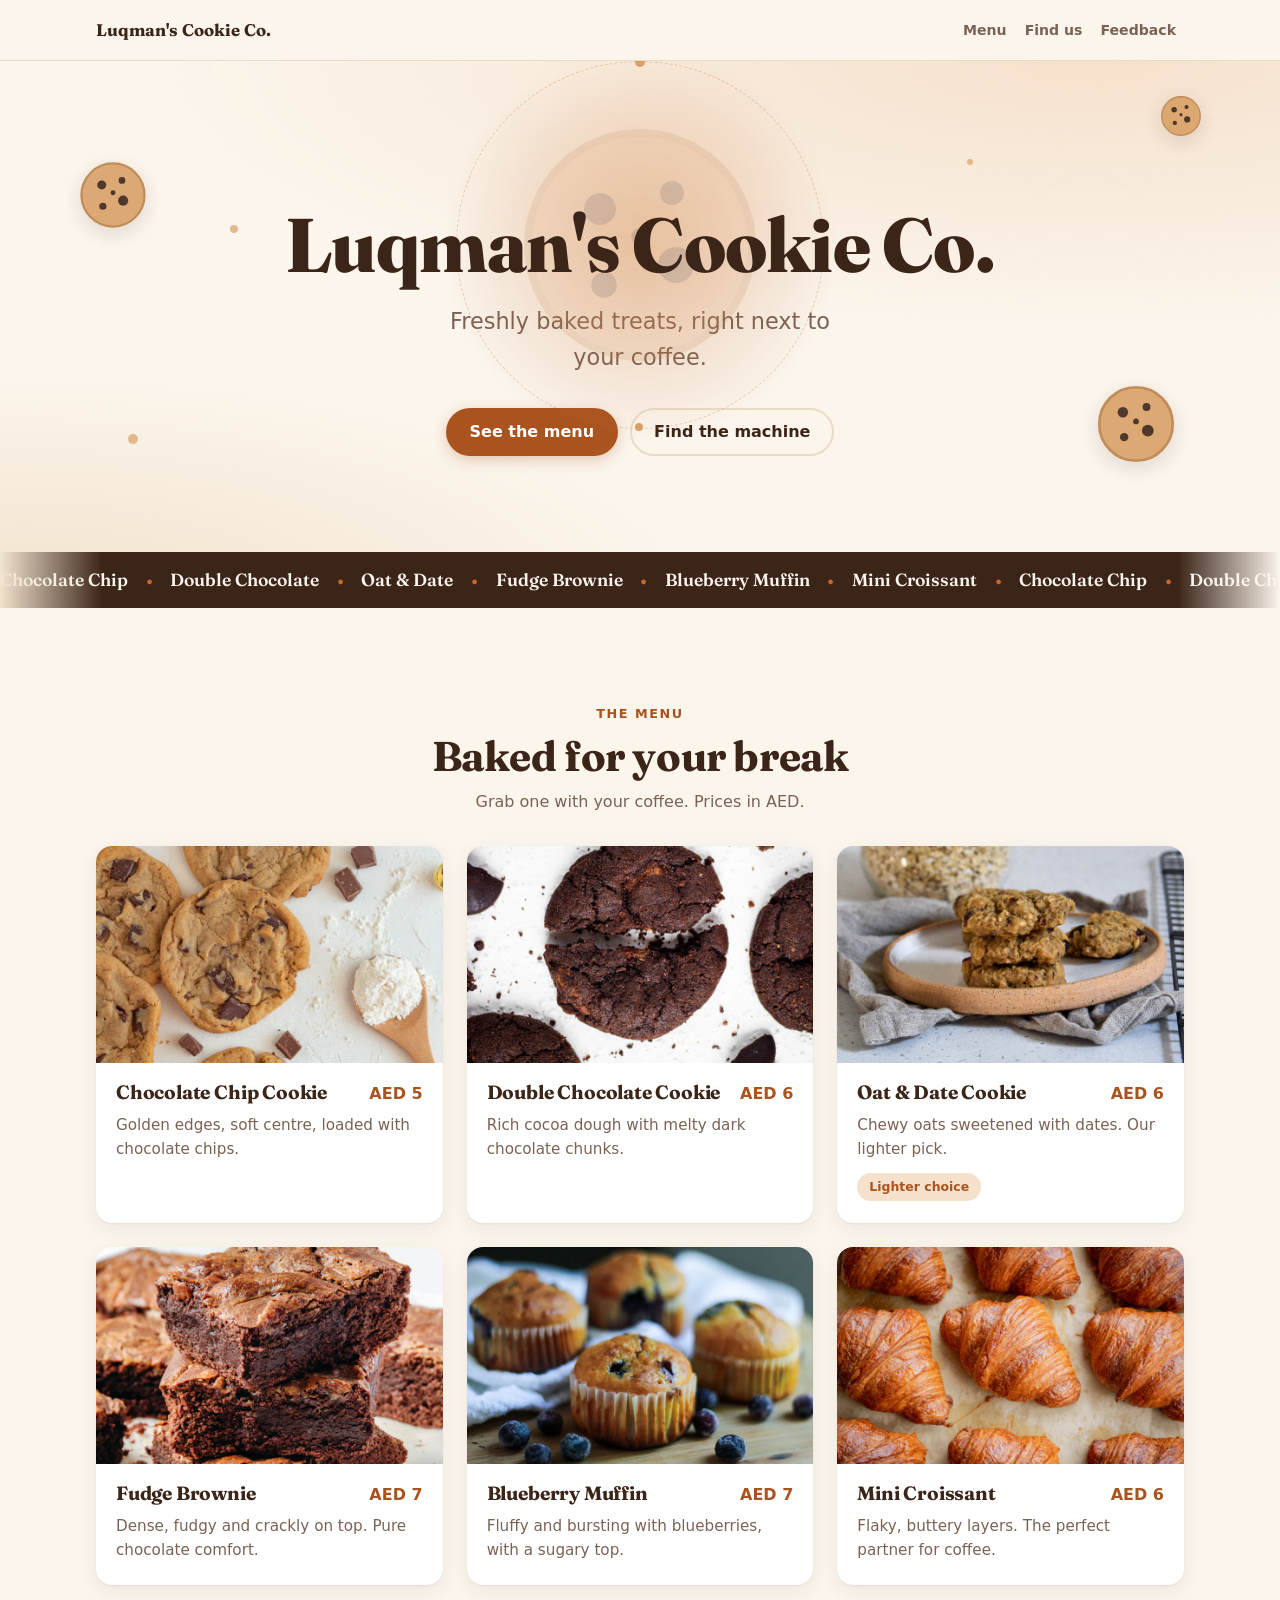
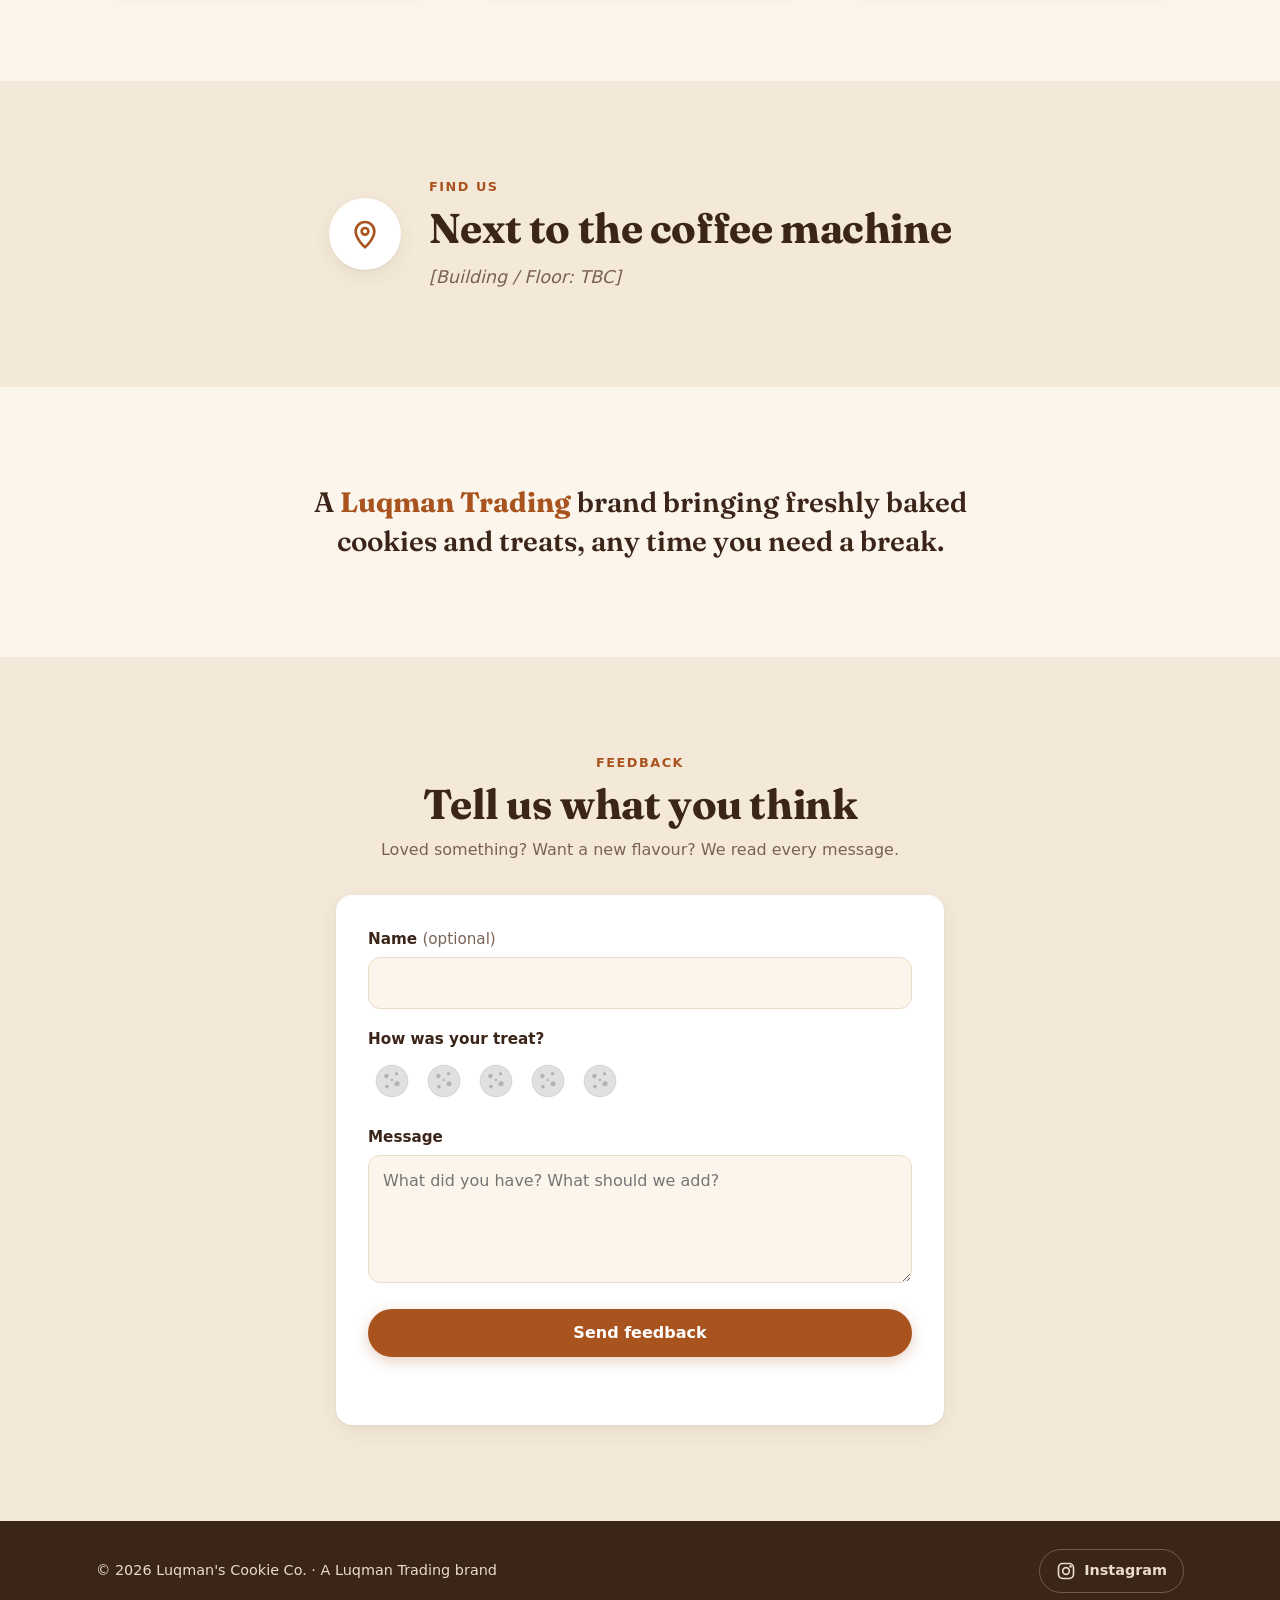
==== index.html @ ff601edb "Baseline: first version of the site before the v2 rebuild Co-Authored-By: Claude Opus 5.5 <noreply@a" ====
<!doctype html>
<html lang="en">
<head>
  <meta charset="utf-8">
  <meta name="viewport" content="width=device-width, initial-scale=1">
  <title>Luqman's Cookie Co. | Freshly baked treats</title>
  <meta name="description" content="Luqman's Cookie Co.: freshly baked cookies, brownies, muffins and mini croissants from the vending machine next to the coffee machine.">
  <meta name="theme-color" content="#FBF5EC">

  <meta property="og:title" content="Luqman's Cookie Co.">
  <meta property="og:description" content="Freshly baked treats, right next to your coffee.">
  <meta property="og:type" content="website">
  <!-- SHARE IMAGE: link previews need a full URL. Once live, change to e.g. https://<username>.github.io/<repo>/images/share.jpg -->
  <meta property="og:image" content="images/share.jpg">

  <link rel="icon" href="data:image/svg+xml,%3Csvg xmlns='http://www.w3.org/2000/svg' viewBox='0 0 64 64'%3E%3Ccircle cx='32' cy='32' r='28' fill='%23D9A066'/%3E%3Ccircle cx='22' cy='24' r='4' fill='%233B2418'/%3E%3Ccircle cx='40' cy='20' r='3' fill='%233B2418'/%3E%3Ccircle cx='38' cy='38' r='4' fill='%233B2418'/%3E%3Ccircle cx='24' cy='42' r='3' fill='%233B2418'/%3E%3C/svg%3E">

  <link rel="preconnect" href="https://fonts.googleapis.com">
  <link rel="preconnect" href="https://fonts.gstatic.com" crossorigin>
  <link rel="stylesheet" href="https://fonts.googleapis.com/css2?family=Fraunces:opsz,wght@9..144,600..800&display=swap">
  <link rel="stylesheet" href="styles.css">

  <!-- Lets CSS hide .reveal elements only when JS is running, so content never gets stuck invisible -->
  <script>document.documentElement.classList.add('js');</script>
  <script src="script.js" defer></script>
</head>
<body>
  <!-- Reusable cookie drawing, referenced with <use href="#cookie"> -->
  <svg width="0" height="0" style="position:absolute" aria-hidden="true" focusable="false">
    <symbol id="cookie" viewBox="0 0 64 64">
      <circle cx="32" cy="32" r="28" fill="#D9A066"/>
      <circle cx="32" cy="32" r="28" fill="none" stroke="#B9814A" stroke-width="2"/>
      <circle cx="22" cy="23" r="4" fill="#3B2418"/>
      <circle cx="40" cy="19" r="3" fill="#3B2418"/>
      <circle cx="41" cy="37" r="4.5" fill="#3B2418"/>
      <circle cx="23" cy="42" r="3.2" fill="#3B2418"/>
      <circle cx="32" cy="30" r="2.2" fill="#3B2418"/>
    </symbol>
  </svg>

  <a class="skip-link" href="#menu">Skip to menu</a>

  <header class="site-header">
    <div class="container header-inner">
      <a class="wordmark" href="#top">Luqman's Cookie Co.</a>
      <nav aria-label="Main">
        <ul class="nav-links">
          <li><a href="#menu">Menu</a></li>
          <li><a href="#find">Find us</a></li>
          <li><a href="#feedback">Feedback</a></li>
        </ul>
      </nav>
    </div>
  </header>

  <main id="top">
    <!-- ============ HERO ============ -->
    <section class="hero">
      <div class="hero-floaters" aria-hidden="true">
        <svg class="floater f1"><use href="#cookie"/></svg>
        <svg class="floater f2"><use href="#cookie"/></svg>
        <svg class="floater f3"><use href="#cookie"/></svg>
        <span class="crumb c1"></span>
        <span class="crumb c2"></span>
        <span class="crumb c3"></span>
      </div>

      <div class="container hero-content">
        <div class="title-wrap">
          <!-- Decorative animation behind the brand name -->
          <div class="title-bg" aria-hidden="true">
            <span class="title-glow"></span>
            <svg class="title-cookie"><use href="#cookie"/></svg>
            <span class="title-orbit"><i></i><i></i><i></i><i></i></span>
          </div>
          <h1>Luqman's Cookie&nbsp;Co.</h1>
        </div>
        <p class="tagline">Freshly baked treats, right next to your coffee.</p>
        <div class="hero-actions">
          <a class="btn btn-primary" href="#menu">See the menu</a>
          <a class="btn btn-ghost" href="#find">Find the machine</a>
        </div>
      </div>

      <!-- Marquee: the second list is a duplicate for a seamless loop and is hidden from screen readers -->
      <div class="marquee" aria-label="On the menu: Chocolate Chip, Double Chocolate, Oat and Date, Fudge Brownie, Blueberry Muffin, Mini Croissant">
        <div class="marquee-track">
          <ul class="marquee-list" aria-hidden="true">
            <li>Chocolate Chip</li><li>Double Chocolate</li><li>Oat &amp; Date</li>
            <li>Fudge Brownie</li><li>Blueberry Muffin</li><li>Mini Croissant</li>
          </ul>
          <ul class="marquee-list" aria-hidden="true">
            <li>Chocolate Chip</li><li>Double Chocolate</li><li>Oat &amp; Date</li>
            <li>Fudge Brownie</li><li>Blueberry Muffin</li><li>Mini Croissant</li>
          </ul>
        </div>
      </div>
    </section>

    <!-- ============ MENU ============ -->
    <section id="menu" class="section">
      <div class="container">
        <div class="section-head reveal">
          <p class="eyebrow">The menu</p>
          <h2>Baked for your break</h2>
          <p class="section-sub">Grab one with your coffee. Prices in AED.</p>
        </div>

        <!-- MENU: edit names / prices / descriptions here.
             Photos live in images/ (800×500 WebP). Stock photos from Unsplash — swap for your own when ready. -->
        <ul class="menu-grid">
          <li class="card reveal" style="--delay:0ms">
            <img class="card-media" src="images/chocolate-chip.webp" alt="Chocolate chip cookies with chocolate chunks" width="800" height="500" loading="lazy" decoding="async">
            <div class="card-body">
              <div class="card-top"><h3>Chocolate Chip Cookie</h3><span class="price">AED 5</span></div>
              <p>Golden edges, soft centre, loaded with chocolate chips.</p>
            </div>
          </li>
          <li class="card reveal" style="--delay:80ms">
            <img class="card-media media-dark" src="images/double-chocolate.webp" alt="Dark double chocolate cookies" width="800" height="500" loading="lazy" decoding="async">
            <div class="card-body">
              <div class="card-top"><h3>Double Chocolate Cookie</h3><span class="price">AED 6</span></div>
              <p>Rich cocoa dough with melty dark chocolate chunks.</p>
            </div>
          </li>
          <li class="card reveal" style="--delay:160ms">
            <img class="card-media media-oat" src="images/oat-date.webp" alt="A stack of oat cookies on a plate" width="800" height="500" loading="lazy" decoding="async">
            <div class="card-body">
              <div class="card-top"><h3>Oat &amp; Date Cookie</h3><span class="price">AED 6</span></div>
              <p>Chewy oats sweetened with dates. Our lighter pick.</p>
              <span class="tag">Lighter choice</span>
            </div>
          </li>
          <li class="card reveal" style="--delay:0ms">
            <img class="card-media media-dark" src="images/fudge-brownie.webp" alt="Stacked fudgy chocolate brownies" width="800" height="500" loading="lazy" decoding="async">
            <div class="card-body">
              <div class="card-top"><h3>Fudge Brownie</h3><span class="price">AED 7</span></div>
              <p>Dense, fudgy and crackly on top. Pure chocolate comfort.</p>
            </div>
          </li>
          <li class="card reveal" style="--delay:80ms">
            <img class="card-media media-berry" src="images/blueberry-muffin.webp" alt="Blueberry muffins with fresh blueberries" width="800" height="500" loading="lazy" decoding="async">
            <div class="card-body">
              <div class="card-top"><h3>Blueberry Muffin</h3><span class="price">AED 7</span></div>
              <p>Fluffy and bursting with blueberries, with a sugary top.</p>
            </div>
          </li>
          <li class="card reveal" style="--delay:160ms">
            <img class="card-media media-butter" src="images/mini-croissant.webp" alt="Golden, flaky croissants" width="800" height="500" loading="lazy" decoding="async">
            <div class="card-body">
              <div class="card-top"><h3>Mini Croissant</h3><span class="price">AED 6</span></div>
              <p>Flaky, buttery layers. The perfect partner for coffee.</p>
            </div>
          </li>
        </ul>
        <!-- /MENU -->
      </div>
    </section>

    <!-- ============ FIND US ============ -->
    <section id="find" class="section section-alt">
      <div class="container find reveal">
        <div class="find-icon" aria-hidden="true">
          <svg viewBox="0 0 24 24" fill="none" stroke="currentColor" stroke-width="2" stroke-linecap="round" stroke-linejoin="round"><path d="M12 22s7-6.2 7-12a7 7 0 1 0-14 0c0 5.8 7 12 7 12z"/><circle cx="12" cy="10" r="2.5"/></svg>
        </div>
        <div>
          <p class="eyebrow">Find us</p>
          <h2>Next to the coffee machine</h2>
          <p class="find-address">
            <!-- LOCATION: replace with exact building / floor -->
            <span class="placeholder">[Building / Floor: TBC]</span>
          </p>
        </div>
      </div>
    </section>

    <!-- ============ ABOUT ============ -->
    <section id="about" class="section about">
      <div class="container reveal">
        <p class="about-line">A <strong>Luqman Trading</strong> brand bringing freshly baked cookies and treats, any time you need a break.</p>
      </div>
    </section>

    <!-- ============ FEEDBACK ============ -->
    <section id="feedback" class="section section-alt">
      <div class="container narrow">
        <div class="section-head reveal">
          <p class="eyebrow">Feedback</p>
          <h2>Tell us what you think</h2>
          <p class="section-sub">Loved something? Want a new flavour? We read every message.</p>
        </div>

        <!-- FORMSPREE: replace YOUR_FORM_ID with your form's ID (see README.md) -->
        <form class="feedback-form reveal" action="https://formspree.io/f/YOUR_FORM_ID" method="POST">
          <div class="field">
            <label for="fb-name">Name <span class="optional">(optional)</span></label>
            <input id="fb-name" name="name" type="text" autocomplete="name" maxlength="80">
          </div>

          <fieldset class="field">
            <legend>How was your treat?</legend>
            <!-- Inputs run 5→1 so CSS can highlight "up to" the chosen cookie -->
            <div class="rating">
              <input type="radio" id="r5" name="rating" value="5"><label for="r5" title="5 out of 5"><svg><use href="#cookie"/></svg><span class="sr-only">5 out of 5</span></label>
              <input type="radio" id="r4" name="rating" value="4"><label for="r4" title="4 out of 5"><svg><use href="#cookie"/></svg><span class="sr-only">4 out of 5</span></label>
              <input type="radio" id="r3" name="rating" value="3"><label for="r3" title="3 out of 5"><svg><use href="#cookie"/></svg><span class="sr-only">3 out of 5</span></label>
              <input type="radio" id="r2" name="rating" value="2"><label for="r2" title="2 out of 5"><svg><use href="#cookie"/></svg><span class="sr-only">2 out of 5</span></label>
              <input type="radio" id="r1" name="rating" value="1"><label for="r1" title="1 out of 5"><svg><use href="#cookie"/></svg><span class="sr-only">1 out of 5</span></label>
            </div>
          </fieldset>

          <div class="field">
            <label for="fb-message">Message</label>
            <textarea id="fb-message" name="message" rows="4" required maxlength="2000" placeholder="What did you have? What should we add?"></textarea>
          </div>

          <!-- Honeypot: hidden from people, bots fill it in and Formspree discards the submission -->
          <input type="text" name="_gotcha" class="hp" tabindex="-1" autocomplete="off" aria-hidden="true">

          <button class="btn btn-primary btn-block" type="submit">Send feedback</button>
          <p class="form-status" role="status" aria-live="polite"></p>
        </form>
      </div>
    </section>
  </main>

  <!-- ============ FOOTER ============ -->
  <footer class="site-footer">
    <div class="container footer-inner">
      <p>&copy; <span id="year">2026</span> Luqman's Cookie Co. · A Luqman Trading brand</p>
      <!-- INSTAGRAM: replace href="#" with your profile URL, e.g. https://instagram.com/yourhandle -->
      <a class="social" href="#" target="_blank" rel="noopener" aria-label="Luqman's Cookie Co. on Instagram">
        <svg viewBox="0 0 24 24" fill="none" stroke="currentColor" stroke-width="2" stroke-linecap="round" aria-hidden="true"><rect x="3" y="3" width="18" height="18" rx="5"/><circle cx="12" cy="12" r="4"/><circle cx="17.5" cy="6.5" r="0.6" fill="currentColor"/></svg>
        <span>Instagram</span>
      </a>
    </div>
  </footer>
</body>
</html>
---- styles.css ----
/* =========================================================
   Luqman's Cookie Co. — styles
   Mobile-first. One accent colour (caramel).
   ========================================================= */

:root {
  --bg: #FBF5EC;          /* cream */
  --bg-alt: #F4E9D8;      /* deeper cream for alternating sections */
  --surface: #FFFFFF;
  --text: #3B2418;        /* cocoa */
  --muted: #7A6255;
  --line: #EADBC6;

  --accent: #C8692B;      /* caramel: decorative use */
  --accent-deep: #A9541F; /* caramel for text & buttons (AA contrast) */
  --accent-hover: #8C4418;
  --accent-soft: #F6E1CC;

  --radius: 16px;
  --shadow: 0 1px 2px rgba(59, 36, 24, .06), 0 6px 20px rgba(59, 36, 24, .07);
  --shadow-lift: 0 2px 4px rgba(59, 36, 24, .08), 0 14px 32px rgba(59, 36, 24, .12);

  --font-display: "Fraunces", Georgia, "Times New Roman", serif;
  --font-body: system-ui, -apple-system, "Segoe UI", Roboto, "Helvetica Neue", Arial, sans-serif;

  --header-h: 60px;
  --ease: cubic-bezier(.2, .7, .2, 1);
}

/* ---------- Base ---------- */
*, *::before, *::after { box-sizing: border-box; }

html {
  scroll-behavior: smooth;
  -webkit-text-size-adjust: 100%;
}

body {
  margin: 0;
  background: var(--bg);
  color: var(--text);
  font-family: var(--font-body);
  font-size: 1rem;
  line-height: 1.6;
  -webkit-font-smoothing: antialiased;
  overflow-x: hidden;
}

h1, h2, h3 {
  font-family: var(--font-display);
  line-height: 1.15;
  margin: 0;
  letter-spacing: -0.01em;
}

p { margin: 0; }
ul { margin: 0; padding: 0; list-style: none; }
a { color: inherit; }
svg { display: block; }

:focus-visible {
  outline: 3px solid var(--accent);
  outline-offset: 3px;
  border-radius: 6px;
}

.container {
  width: 100%;
  max-width: 1120px;
  margin: 0 auto;
  padding: 0 16px;
}
.container.narrow { max-width: 640px; }

.sr-only {
  position: absolute; width: 1px; height: 1px; padding: 0; margin: -1px;
  overflow: hidden; clip: rect(0 0 0 0); white-space: nowrap; border: 0;
}

.skip-link {
  position: absolute; left: 16px; top: -60px; z-index: 100;
  background: var(--text); color: #fff; padding: 10px 16px; border-radius: 8px;
  text-decoration: none; transition: top .2s;
}
.skip-link:focus { top: 12px; }

.eyebrow {
  font-size: .8rem;
  font-weight: 700;
  letter-spacing: .12em;
  text-transform: uppercase;
  color: var(--accent-deep);
  margin-bottom: .5rem;
}

/* ---------- Header ---------- */
.site-header {
  position: sticky;
  top: 0;
  z-index: 50;
  background: rgba(251, 245, 236, .88);
  -webkit-backdrop-filter: saturate(1.4) blur(10px);
  backdrop-filter: saturate(1.4) blur(10px);
  border-bottom: 1px solid var(--line);
}

.header-inner {
  height: var(--header-h);
  display: flex;
  align-items: center;
  justify-content: space-between;
  gap: 12px;
}

.wordmark {
  font-family: var(--font-display);
  font-weight: 700;
  font-size: 1.05rem;
  text-decoration: none;
  white-space: nowrap;
}

.nav-links { display: flex; gap: 2px; }
.nav-links a {
  display: inline-flex;
  align-items: center;
  min-height: 44px;
  padding: 0 8px;
  font-size: .88rem;
  font-weight: 600;
  white-space: nowrap;
  text-decoration: none;
  color: var(--muted);
  border-radius: 8px;
  transition: color .2s, background-color .2s;
}
.nav-links a:active { background: var(--accent-soft); }

/* Small phones: drop the least-needed link so the bar stays on one line */
@media (max-width: 399px) {
  .nav-links li:nth-child(2) { display: none; }
}

/* ---------- Buttons ---------- */
.btn {
  display: inline-flex;
  align-items: center;
  justify-content: center;
  min-height: 48px;
  padding: 0 22px;
  border-radius: 999px;
  border: 2px solid transparent;
  font: inherit;
  font-weight: 700;
  text-decoration: none;
  cursor: pointer;
  -webkit-tap-highlight-color: transparent;
  transition: transform .2s var(--ease), box-shadow .2s var(--ease),
              background-color .2s, color .2s, border-color .2s;
}
.btn:active { transform: scale(.97); }

.btn-primary {
  background: var(--accent-deep);
  color: #fff;
  box-shadow: 0 4px 14px rgba(169, 84, 31, .28);
}
.btn-ghost {
  background: transparent;
  color: var(--text);
  border-color: var(--line);
}
.btn-block { width: 100%; }
.btn[disabled] { opacity: .65; cursor: progress; }

/* Hover only on devices that really hover, so effects don't "stick" after a tap */
@media (hover: hover) {
  .nav-links a:hover { color: var(--text); background: var(--accent-soft); }
  .btn-primary:hover { background: var(--accent-hover); transform: translateY(-2px); box-shadow: 0 8px 22px rgba(169, 84, 31, .32); }
  .btn-ghost:hover { border-color: var(--accent); color: var(--accent-deep); transform: translateY(-2px); }
  .btn:active { transform: scale(.97); }
}

/* ---------- Hero ---------- */
.hero {
  position: relative;
  overflow: hidden;
  padding-top: clamp(84px, 14vw, 140px);
  background:
    radial-gradient(120% 80% at 85% 0%, var(--accent-soft) 0%, transparent 60%),
    radial-gradient(90% 70% at 0% 100%, #F2E2CB 0%, transparent 60%),
    var(--bg);
}

.hero-content {
  position: relative;
  z-index: 1;
  text-align: center;
  padding-bottom: clamp(48px, 10vw, 96px);
}

.hero h1 {
  font-size: clamp(2.4rem, 10vw, 4.75rem);
  font-weight: 800;
}

/* Animation behind the brand name: glow + slow-spinning cookie + orbiting crumbs */
.title-wrap {
  position: relative;
  isolation: isolate;
  display: inline-block;
}
.title-wrap h1 { position: relative; }

.title-bg {
  position: absolute;
  z-index: -1;
  top: 50%;
  left: 50%;
  width: clamp(220px, 62vw, 400px);
  aspect-ratio: 1;
  transform: translate(-50%, -50%);
  pointer-events: none;
}
.title-bg > * { position: absolute; inset: 0; }

.title-glow {
  border-radius: 50%;
  background: radial-gradient(circle, rgba(200, 105, 43, .32) 0%, rgba(200, 105, 43, .12) 45%, transparent 70%);
  animation: glow 6s ease-in-out infinite;
}

.title-cookie {
  inset: 18%;
  width: 64%;
  height: 64%;
  opacity: .16;
  animation: spin 60s linear infinite;
}

.title-orbit {
  inset: 4%;
  border: 1.5px dashed rgba(200, 105, 43, .3);
  border-radius: 50%;
  animation: spin 24s linear infinite reverse;
}
.title-orbit i {
  position: absolute;
  width: 10px;
  height: 10px;
  margin: -5px 0 0 -5px;
  border-radius: 50%;
  background: #D9A066;
}
.title-orbit i:nth-child(1) { top: 0;    left: 50%; }
.title-orbit i:nth-child(2) { top: 50%;  left: 100%; width: 7px; height: 7px; background: var(--text); opacity: .55; }
.title-orbit i:nth-child(3) { top: 100%; left: 50%; width: 8px; height: 8px; }
.title-orbit i:nth-child(4) { top: 50%;  left: 0;    width: 6px; height: 6px; background: var(--text); opacity: .55; }

@keyframes spin {
  to { transform: rotate(360deg); }
}
@keyframes glow {
  0%, 100% { transform: scale(.92); opacity: .8; }
  50%      { transform: scale(1.08); opacity: 1; }
}

.tagline {
  max-width: 28ch;
  margin: 1rem auto 0;
  font-size: clamp(1.1rem, 4.2vw, 1.4rem);
  color: var(--muted);
}

.hero-actions {
  display: flex;
  flex-wrap: wrap;
  justify-content: center;
  gap: 12px;
  margin-top: 2rem;
}

/* Floating cookies & crumbs — transform/opacity only for smooth GPU animation */
.hero-floaters { position: absolute; inset: 0; pointer-events: none; }

.floater {
  position: absolute;
  width: 64px;
  height: 64px;
  opacity: .9;
  filter: drop-shadow(0 6px 10px rgba(59, 36, 24, .15));
  animation: float 9s ease-in-out infinite;
  will-change: transform;
}
.f1 { top: 10%; left: -14px; width: 72px; height: 72px; animation-duration: 10s; }
.f2 { top: 6%;  right: 6%;  width: 44px; height: 44px; animation-delay: -3s; animation-duration: 8s; }
.f3 { bottom: 14%; right: -28px; width: 84px; height: 84px; animation-delay: -6s; animation-duration: 12s; }

.crumb {
  position: absolute;
  width: 8px;
  height: 8px;
  border-radius: 50%;
  background: #D9A066;
  opacity: .7;
  animation: drift 7s ease-in-out infinite;
}
.c1 { top: 30%; left: 18%; }
.c2 { top: 18%; right: 24%; width: 6px; height: 6px; animation-delay: -2s; }
.c3 { bottom: 30%; left: 10%; width: 10px; height: 10px; animation-delay: -4s; }

@keyframes float {
  0%, 100% { transform: translateY(0) rotate(0deg); }
  50%      { transform: translateY(-14px) rotate(12deg); }
}
@keyframes drift {
  0%, 100% { transform: translate(0, 0); opacity: .7; }
  50%      { transform: translate(6px, -10px); opacity: .35; }
}

@media (min-width: 640px) {
  .f1 { left: 6%; top: 18%; }
  .f3 { right: 8%; bottom: 26%; }
}

/* ---------- Marquee ---------- */
.marquee {
  position: relative;
  z-index: 1;
  overflow: hidden;
  background: var(--text);
  color: var(--bg);
  padding: 14px 0;
  -webkit-mask-image: linear-gradient(90deg, transparent, #000 8%, #000 92%, transparent);
  mask-image: linear-gradient(90deg, transparent, #000 8%, #000 92%, transparent);
}

.marquee-track {
  display: flex;
  width: max-content;
  animation: marquee 28s linear infinite;
  will-change: transform;
}

@media (hover: hover) {
  .marquee:hover .marquee-track { animation-play-state: paused; }
}

.marquee-list { display: flex; flex-shrink: 0; }
.marquee-list li {
  display: flex;
  align-items: center;
  font-family: var(--font-display);
  font-weight: 600;
  font-size: 1.1rem;
  white-space: nowrap;
}
.marquee-list li::after {
  content: "•";
  color: var(--accent);
  margin: 0 1.1rem;
}

@keyframes marquee {
  from { transform: translateX(0); }
  to   { transform: translateX(-50%); }
}

/* ---------- Sections ---------- */
.section {
  padding: clamp(56px, 10vw, 96px) 0;
  scroll-margin-top: var(--header-h);
}
.section-alt { background: var(--bg-alt); }

.section-head { text-align: center; margin-bottom: 2rem; }
.section-head h2, .find h2 { font-size: clamp(1.8rem, 6.5vw, 2.6rem); }
.section-sub { color: var(--muted); margin-top: .5rem; }

/* ---------- Menu ---------- */
.menu-grid {
  display: grid;
  grid-template-columns: 1fr;
  gap: 16px;
}
@media (min-width: 640px)  { .menu-grid { grid-template-columns: repeat(2, 1fr); gap: 20px; } }
@media (min-width: 1000px) { .menu-grid { grid-template-columns: repeat(3, 1fr); gap: 24px; } }

.card {
  display: flex;
  flex-direction: column;
  background: var(--surface);
  border-radius: var(--radius);
  box-shadow: var(--shadow);
  overflow: hidden;
  transition: transform .25s var(--ease), box-shadow .25s var(--ease);
}
/* .js .card.is-visible variants beat the reveal rule's transform: none */
.card:active,
.js .card.is-visible:active { transform: scale(.985); }

@media (hover: hover) {
  .card:hover,
  .js .card.is-visible:hover { transform: translateY(-4px); box-shadow: var(--shadow-lift); }
  .card:hover .card-media svg { transform: rotate(18deg) scale(1.06); }
  .card:hover img.card-media { transform: scale(1.04); }
}

.card { isolation: isolate; }

/* Photo (or placeholder tile). The gradient shows while the photo loads. */
img.card-media { height: auto; transition: transform .5s var(--ease); }
.card-media {
  display: grid;
  place-items: center;
  width: 100%;
  aspect-ratio: 16 / 10;
  object-fit: cover;
  background: linear-gradient(135deg, #F6E1CC 0%, #EBC9A2 100%);
}
.card-media svg {
  width: 38%;
  height: auto;
  aspect-ratio: 1;
  filter: drop-shadow(0 8px 12px rgba(59, 36, 24, .18));
  transition: transform .4s var(--ease);
}
.media-dark   { background: linear-gradient(135deg, #E6CDB4 0%, #B98A66 100%); }
.media-oat    { background: linear-gradient(135deg, #F3E8D2 0%, #DCC59C 100%); }
.media-berry  { background: linear-gradient(135deg, #EFE0E4 0%, #D8BBC6 100%); }
.media-butter { background: linear-gradient(135deg, #FAEDC9 0%, #EED39A 100%); }

.card-body { padding: 18px 20px 22px; }

.card-top {
  display: flex;
  align-items: baseline;
  justify-content: space-between;
  gap: 12px;
  margin-bottom: .4rem;
}
.card h3 { font-size: 1.2rem; font-weight: 700; }
.card p { color: var(--muted); font-size: .95rem; }

.price {
  flex-shrink: 0;
  font-weight: 800;
  color: var(--accent-deep);
  white-space: nowrap;
}

.tag {
  display: inline-block;
  margin-top: .75rem;
  padding: 4px 12px;
  border-radius: 999px;
  background: var(--accent-soft);
  color: var(--accent-deep);
  font-size: .78rem;
  font-weight: 700;
}

/* ---------- Find us ---------- */
.find {
  display: flex;
  flex-direction: column;
  align-items: center;
  text-align: center;
  gap: 20px;
}
@media (min-width: 640px) {
  .find { flex-direction: row; text-align: left; justify-content: center; gap: 28px; }
}

.find-icon {
  flex-shrink: 0;
  display: grid;
  place-items: center;
  width: 72px;
  height: 72px;
  border-radius: 50%;
  background: var(--surface);
  color: var(--accent-deep);
  box-shadow: var(--shadow);
}
.find-icon svg { width: 32px; height: 32px; }

.find-address { margin-top: .6rem; font-size: 1.1rem; }
.placeholder { color: var(--muted); font-style: italic; }

/* ---------- About ---------- */
.about { text-align: center; }
.about-line {
  max-width: 36ch;
  margin: 0 auto;
  font-family: var(--font-display);
  font-size: clamp(1.25rem, 4.8vw, 1.75rem);
  font-weight: 600;
  line-height: 1.4;
}
.about-line strong { color: var(--accent-deep); }

/* ---------- Feedback form ---------- */
.feedback-form {
  background: var(--surface);
  border-radius: var(--radius);
  box-shadow: var(--shadow);
  padding: 24px 20px;
}
@media (min-width: 640px) { .feedback-form { padding: 32px; } }

.field { margin: 0 0 18px; padding: 0; border: 0; min-width: 0; }

.field label, .field legend {
  display: block;
  font-weight: 700;
  font-size: .95rem;
  margin-bottom: 6px;
  padding: 0;
}
.optional { color: var(--muted); font-weight: 400; }

.field input[type="text"],
.field textarea {
  width: 100%;
  font: inherit;
  font-size: 1rem; /* ≥16px stops iOS zooming on focus */
  color: var(--text);
  background: var(--bg);
  border: 1.5px solid var(--line);
  border-radius: 12px;
  padding: 12px 14px;
  transition: border-color .2s, box-shadow .2s, background-color .2s;
}
.field textarea { resize: vertical; min-height: 110px; }
.field input[type="text"]:focus,
.field textarea:focus {
  outline: none;
  border-color: var(--accent);
  background: var(--surface);
  box-shadow: 0 0 0 4px var(--accent-soft);
}

/* Cookie rating: inputs are in 5→1 order; row-reverse shows them 1→5 */
.rating {
  display: inline-flex;
  flex-direction: row-reverse;
  gap: 4px;
}
.rating input { position: absolute; opacity: 0; pointer-events: none; }
.rating label {
  display: grid;
  place-items: center;
  width: 48px;
  height: 48px;
  margin: 0;
  border-radius: 50%;
  cursor: pointer;
  -webkit-tap-highlight-color: transparent;
}
.rating svg {
  width: 36px;
  height: 36px;
  filter: grayscale(1);
  opacity: .35;
  transition: transform .2s var(--ease), opacity .2s, filter .2s;
}
.rating input:checked ~ label svg { filter: none; opacity: 1; }
.rating input:checked + label svg { transform: scale(1.12) rotate(-8deg); }
.rating input:focus-visible + label { outline: 3px solid var(--accent); outline-offset: 0; }
.rating label:active svg { transform: scale(.9); }

@media (hover: hover) {
  .rating:hover label svg { filter: grayscale(1); opacity: .35; }
  .rating label:hover svg,
  .rating label:hover ~ label svg { filter: none; opacity: 1; }
}

.hp { position: absolute; left: -9999px; width: 1px; height: 1px; opacity: 0; }

.form-status {
  min-height: 1.5em;
  margin-top: 12px;
  text-align: center;
  font-weight: 600;
}
.form-status.is-success { color: #2F6B3A; }
.form-status.is-error   { color: #A12E2E; }

/* ---------- Footer ---------- */
.site-footer {
  background: var(--text);
  color: #E9DCCB;
  padding: 28px 0;
  font-size: .9rem;
}
.footer-inner {
  display: flex;
  flex-direction: column;
  align-items: center;
  gap: 14px;
  text-align: center;
}
@media (min-width: 640px) {
  .footer-inner { flex-direction: row; justify-content: space-between; text-align: left; }
}

.social {
  display: inline-flex;
  align-items: center;
  gap: 8px;
  min-height: 44px;
  padding: 0 16px;
  border-radius: 999px;
  border: 1.5px solid rgba(233, 220, 203, .3);
  text-decoration: none;
  font-weight: 600;
  transition: border-color .2s, background-color .2s, transform .2s var(--ease);
}
.social svg { width: 20px; height: 20px; }
.social:active { transform: scale(.97); }
@media (hover: hover) {
  .social:hover { border-color: var(--accent); background: rgba(200, 105, 43, .15); }
}

/* ---------- Scroll reveal (only when JS is running) ---------- */
.js .reveal {
  opacity: 0;
  transform: translateY(16px);
  transition: opacity .6s var(--ease), transform .6s var(--ease);
  transition-delay: var(--delay, 0ms);
}
.js .reveal.is-visible {
  opacity: 1;
  transform: none;
}
/* After revealing, cards keep their own fast hover transitions */
.js .card.reveal.is-visible {
  transition: opacity .6s var(--ease), transform .25s var(--ease), box-shadow .25s var(--ease);
}

/* ---------- Reduced motion ---------- */
@media (prefers-reduced-motion: reduce) {
  html { scroll-behavior: auto; }
  *, *::before, *::after {
    animation: none !important;
    transition-duration: .01ms !important;
    transition-delay: 0ms !important;
  }
  .js .reveal { opacity: 1; transform: none; }
  /* Marquee becomes a static, wrapped list */
  .marquee { -webkit-mask-image: none; mask-image: none; }
  .marquee-track { width: auto; justify-content: center; }
  .marquee-list { flex-wrap: wrap; justify-content: center; row-gap: 4px; }
  .marquee-list + .marquee-list { display: none; }
}
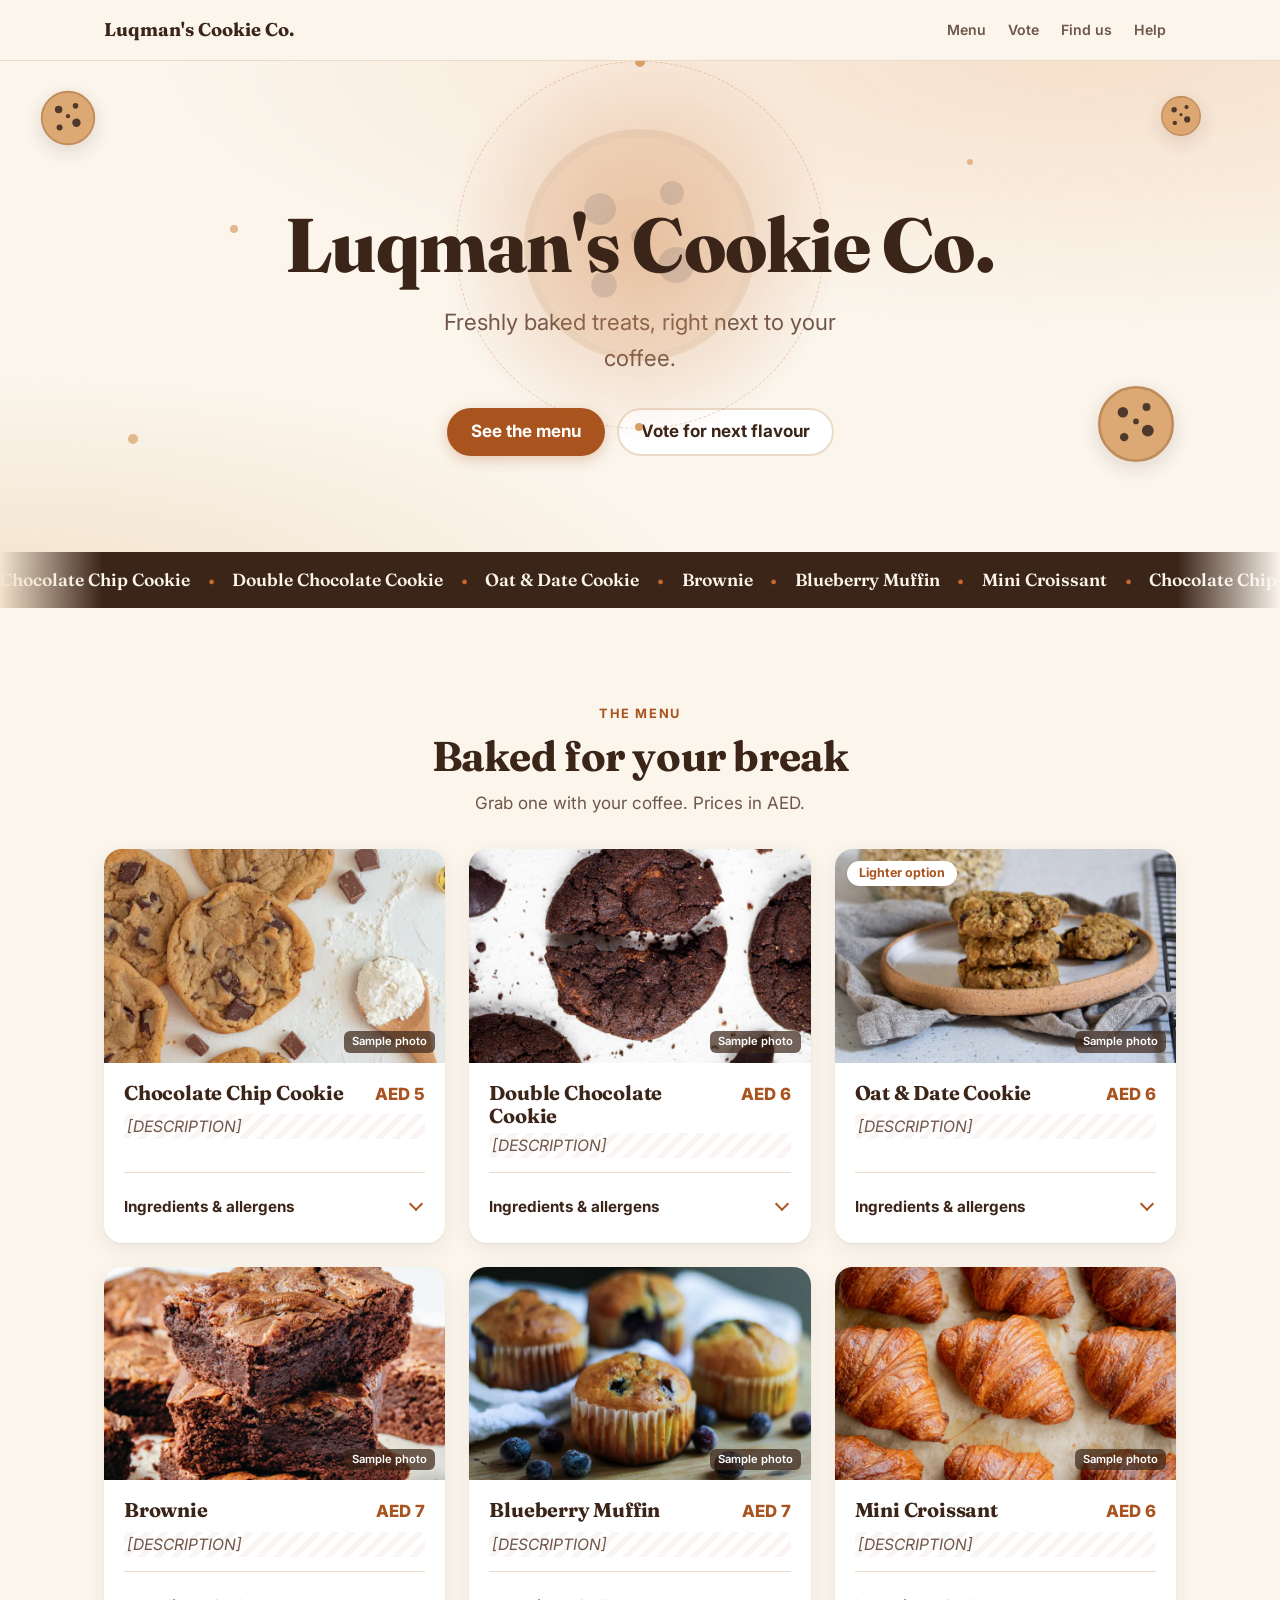
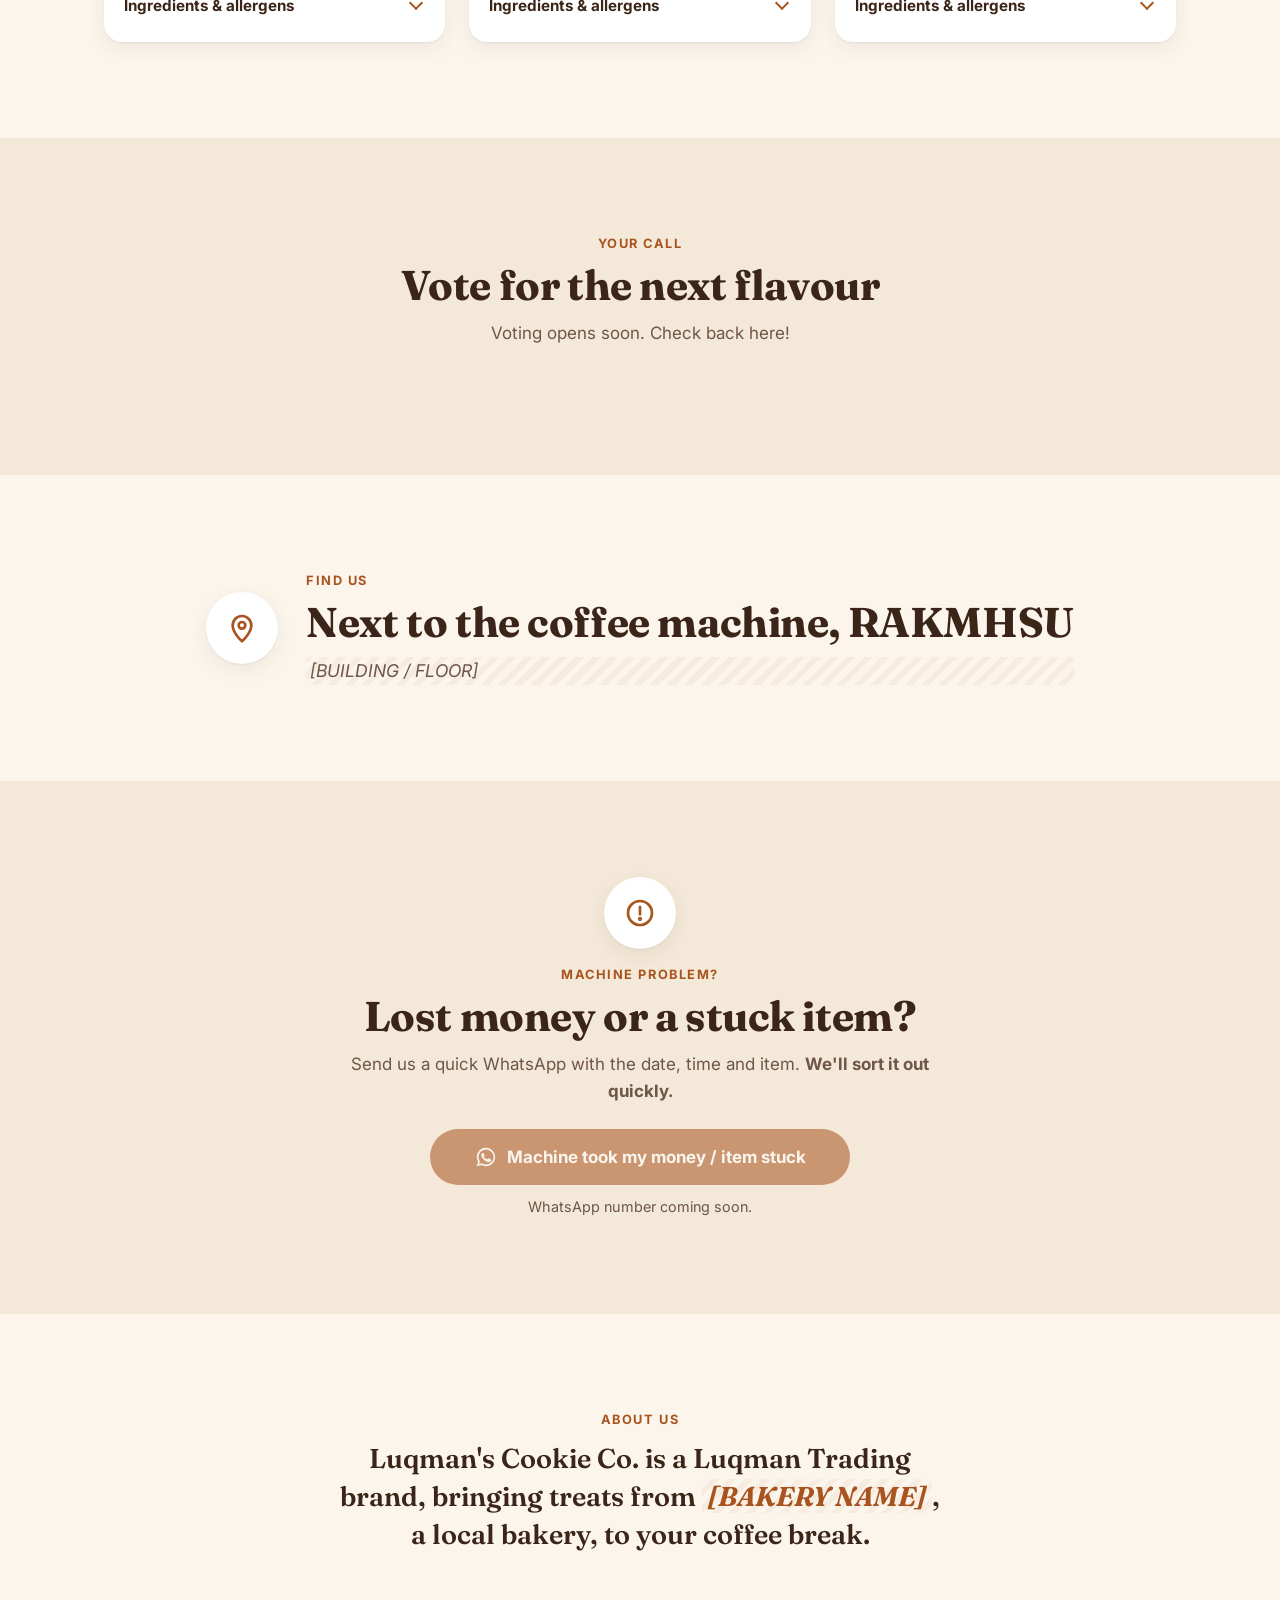
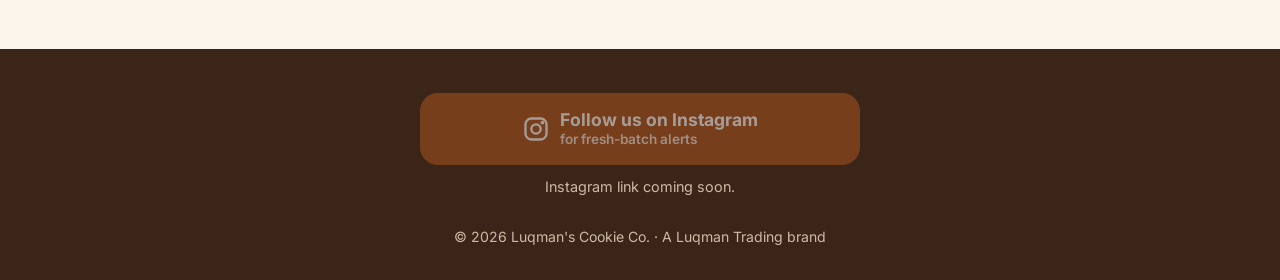
==== commit c15af268: "Phase 1: config-driven rebuild with menu, allergens, find us and help - All editable content moves t" ====
--- a/index.html
+++ b/index.html
@@ -17,11 +17,12 @@
 
   <link rel="preconnect" href="https://fonts.googleapis.com">
   <link rel="preconnect" href="https://fonts.gstatic.com" crossorigin>
-  <link rel="stylesheet" href="https://fonts.googleapis.com/css2?family=Fraunces:opsz,wght@9..144,600..800&display=swap">
+  <link rel="stylesheet" href="https://fonts.googleapis.com/css2?family=Fraunces:opsz,wght@9..144,600..800&family=Inter:wght@400;600;700&display=swap">
   <link rel="stylesheet" href="styles.css">
 
   <!-- Lets CSS hide .reveal elements only when JS is running, so content never gets stuck invisible -->
   <script>document.documentElement.classList.add('js');</script>
+  <script src="config.js" defer></script>
   <script src="script.js" defer></script>
 </head>
 <body>
@@ -43,11 +44,12 @@
   <header class="site-header">
     <div class="container header-inner">
       <a class="wordmark" href="#top">Luqman's Cookie Co.</a>
-      <nav aria-label="Main">
-        <ul class="nav-links">
+      <nav class="mini-nav" aria-label="Sections">
+        <ul>
           <li><a href="#menu">Menu</a></li>
+          <li><a href="#vote">Vote</a></li>
           <li><a href="#find">Find us</a></li>
-          <li><a href="#feedback">Feedback</a></li>
+          <li><a href="#help">Help</a></li>
         </ul>
       </nav>
     </div>
@@ -75,24 +77,18 @@
           </div>
           <h1>Luqman's Cookie&nbsp;Co.</h1>
         </div>
-        <p class="tagline">Freshly baked treats, right next to your coffee.</p>
+        <p class="tagline" data-text="brand.tagline">Freshly baked treats, right next to your coffee.</p>
         <div class="hero-actions">
           <a class="btn btn-primary" href="#menu">See the menu</a>
-          <a class="btn btn-ghost" href="#find">Find the machine</a>
+          <a class="btn btn-ghost" href="#vote">Vote for next flavour</a>
         </div>
       </div>
 
-      <!-- Marquee: the second list is a duplicate for a seamless loop and is hidden from screen readers -->
-      <div class="marquee" aria-label="On the menu: Chocolate Chip, Double Chocolate, Oat and Date, Fudge Brownie, Blueberry Muffin, Mini Croissant">
+      <!-- Marquee: filled from the menu in config.js. The second copy makes the loop seamless. -->
+      <div class="marquee" id="marquee">
         <div class="marquee-track">
-          <ul class="marquee-list" aria-hidden="true">
-            <li>Chocolate Chip</li><li>Double Chocolate</li><li>Oat &amp; Date</li>
-            <li>Fudge Brownie</li><li>Blueberry Muffin</li><li>Mini Croissant</li>
-          </ul>
-          <ul class="marquee-list" aria-hidden="true">
-            <li>Chocolate Chip</li><li>Double Chocolate</li><li>Oat &amp; Date</li>
-            <li>Fudge Brownie</li><li>Blueberry Muffin</li><li>Mini Croissant</li>
-          </ul>
+          <ul class="marquee-list"><li>Cookies</li><li>Brownies</li><li>Muffins</li><li>Mini Croissants</li></ul>
+          <ul class="marquee-list" aria-hidden="true"><li>Cookies</li><li>Brownies</li><li>Muffins</li><li>Mini Croissants</li></ul>
         </div>
       </div>
     </section>
@@ -105,121 +101,60 @@
           <h2>Baked for your break</h2>
           <p class="section-sub">Grab one with your coffee. Prices in AED.</p>
         </div>
+        <!-- Cards are built from the menu list in config.js -->
+        <ul class="menu-grid" id="menu-grid"></ul>
+        <noscript><p class="noscript-note">Please turn on JavaScript to see today's menu.</p></noscript>
+      </div>
+    </section>
 
-        <!-- MENU: edit names / prices / descriptions here.
-             Photos live in images/ (800×500 WebP). Stock photos from Unsplash — swap for your own when ready. -->
-        <ul class="menu-grid">
-          <li class="card reveal" style="--delay:0ms">
-            <img class="card-media" src="images/chocolate-chip.webp" alt="Chocolate chip cookies with chocolate chunks" width="800" height="500" loading="lazy" decoding="async">
-            <div class="card-body">
-              <div class="card-top"><h3>Chocolate Chip Cookie</h3><span class="price">AED 5</span></div>
-              <p>Golden edges, soft centre, loaded with chocolate chips.</p>
-            </div>
-          </li>
-          <li class="card reveal" style="--delay:80ms">
-            <img class="card-media media-dark" src="images/double-chocolate.webp" alt="Dark double chocolate cookies" width="800" height="500" loading="lazy" decoding="async">
-            <div class="card-body">
-              <div class="card-top"><h3>Double Chocolate Cookie</h3><span class="price">AED 6</span></div>
-              <p>Rich cocoa dough with melty dark chocolate chunks.</p>
-            </div>
-          </li>
-          <li class="card reveal" style="--delay:160ms">
-            <img class="card-media media-oat" src="images/oat-date.webp" alt="A stack of oat cookies on a plate" width="800" height="500" loading="lazy" decoding="async">
-            <div class="card-body">
-              <div class="card-top"><h3>Oat &amp; Date Cookie</h3><span class="price">AED 6</span></div>
-              <p>Chewy oats sweetened with dates. Our lighter pick.</p>
-              <span class="tag">Lighter choice</span>
-            </div>
-          </li>
-          <li class="card reveal" style="--delay:0ms">
-            <img class="card-media media-dark" src="images/fudge-brownie.webp" alt="Stacked fudgy chocolate brownies" width="800" height="500" loading="lazy" decoding="async">
-            <div class="card-body">
-              <div class="card-top"><h3>Fudge Brownie</h3><span class="price">AED 7</span></div>
-              <p>Dense, fudgy and crackly on top. Pure chocolate comfort.</p>
-            </div>
-          </li>
-          <li class="card reveal" style="--delay:80ms">
-            <img class="card-media media-berry" src="images/blueberry-muffin.webp" alt="Blueberry muffins with fresh blueberries" width="800" height="500" loading="lazy" decoding="async">
-            <div class="card-body">
-              <div class="card-top"><h3>Blueberry Muffin</h3><span class="price">AED 7</span></div>
-              <p>Fluffy and bursting with blueberries, with a sugary top.</p>
-            </div>
-          </li>
-          <li class="card reveal" style="--delay:160ms">
-            <img class="card-media media-butter" src="images/mini-croissant.webp" alt="Golden, flaky croissants" width="800" height="500" loading="lazy" decoding="async">
-            <div class="card-body">
-              <div class="card-top"><h3>Mini Croissant</h3><span class="price">AED 6</span></div>
-              <p>Flaky, buttery layers. The perfect partner for coffee.</p>
-            </div>
-          </li>
-        </ul>
-        <!-- /MENU -->
+    <!-- ============ VOTE (built in phase 2) ============ -->
+    <section id="vote" class="section section-alt">
+      <div class="container narrow">
+        <div class="section-head reveal">
+          <p class="eyebrow">Your call</p>
+          <h2>Vote for the next flavour</h2>
+          <p class="section-sub">Voting opens soon. Check back here!</p>
+        </div>
       </div>
     </section>
 
     <!-- ============ FIND US ============ -->
-    <section id="find" class="section section-alt">
+    <section id="find" class="section">
       <div class="container find reveal">
-        <div class="find-icon" aria-hidden="true">
+        <div class="icon-badge" aria-hidden="true">
           <svg viewBox="0 0 24 24" fill="none" stroke="currentColor" stroke-width="2" stroke-linecap="round" stroke-linejoin="round"><path d="M12 22s7-6.2 7-12a7 7 0 1 0-14 0c0 5.8 7 12 7 12z"/><circle cx="12" cy="10" r="2.5"/></svg>
         </div>
-        <div>
+        <div class="find-text">
           <p class="eyebrow">Find us</p>
-          <h2>Next to the coffee machine</h2>
-          <p class="find-address">
-            <!-- LOCATION: replace with exact building / floor -->
-            <span class="placeholder">[Building / Floor: TBC]</span>
-          </p>
+          <h2 data-text="location.place">Next to the coffee machine, RAKMHSU</h2>
+          <p class="find-detail" data-text="location.detail"></p>
         </div>
+        <figure class="find-photo" id="find-photo" hidden></figure>
+      </div>
+    </section>
+
+    <!-- ============ MACHINE PROBLEM ============ -->
+    <section id="help" class="section section-alt">
+      <div class="container narrow help reveal">
+        <div class="icon-badge" aria-hidden="true">
+          <svg viewBox="0 0 24 24" fill="none" stroke="currentColor" stroke-width="2" stroke-linecap="round" stroke-linejoin="round"><circle cx="12" cy="12" r="9"/><path d="M12 7.5v5.5"/><circle cx="12" cy="16.5" r=".6" fill="currentColor"/></svg>
+        </div>
+        <p class="eyebrow">Machine problem?</p>
+        <h2>Lost money or a stuck item?</h2>
+        <p class="section-sub">Send us a quick WhatsApp with the date, time and item. <strong data-text="help.promise">We'll sort it out quickly.</strong></p>
+        <a class="btn btn-primary btn-whatsapp" id="help-btn" href="#help" target="_blank" rel="noopener">
+          <svg viewBox="0 0 24 24" aria-hidden="true"><path fill="currentColor" d="M12 2a10 10 0 0 0-8.6 15.1L2 22l5-1.3A10 10 0 1 0 12 2zm0 18.2a8.2 8.2 0 0 1-4.2-1.2l-.3-.2-3 .8.8-2.9-.2-.3A8.2 8.2 0 1 1 12 20.2zm4.5-6.1c-.2-.1-1.5-.7-1.7-.8s-.4-.1-.6.1-.6.8-.8 1-.3.2-.5.1a6.7 6.7 0 0 1-3.3-2.9c-.2-.4.2-.4.7-1.3.1-.2 0-.3 0-.4l-.8-1.8c-.2-.5-.4-.4-.6-.4h-.5a1 1 0 0 0-.7.3 3 3 0 0 0-.9 2.2 5.2 5.2 0 0 0 1.1 2.7 11.8 11.8 0 0 0 4.5 4c1.7.7 2.3.8 3.2.6a2.7 2.7 0 0 0 1.8-1.2 2.2 2.2 0 0 0 .1-1.2c0-.2-.2-.2-.5-.4z"/></svg>
+          Machine took my money / item stuck
+        </a>
+        <p class="pending-note" id="help-note" hidden>WhatsApp number coming soon.</p>
       </div>
     </section>
 
     <!-- ============ ABOUT ============ -->
     <section id="about" class="section about">
       <div class="container reveal">
-        <p class="about-line">A <strong>Luqman Trading</strong> brand bringing freshly baked cookies and treats, any time you need a break.</p>
-      </div>
-    </section>
-
-    <!-- ============ FEEDBACK ============ -->
-    <section id="feedback" class="section section-alt">
-      <div class="container narrow">
-        <div class="section-head reveal">
-          <p class="eyebrow">Feedback</p>
-          <h2>Tell us what you think</h2>
-          <p class="section-sub">Loved something? Want a new flavour? We read every message.</p>
-        </div>
-
-        <!-- FORMSPREE: replace YOUR_FORM_ID with your form's ID (see README.md) -->
-        <form class="feedback-form reveal" action="https://formspree.io/f/YOUR_FORM_ID" method="POST">
-          <div class="field">
-            <label for="fb-name">Name <span class="optional">(optional)</span></label>
-            <input id="fb-name" name="name" type="text" autocomplete="name" maxlength="80">
-          </div>
-
-          <fieldset class="field">
-            <legend>How was your treat?</legend>
-            <!-- Inputs run 5→1 so CSS can highlight "up to" the chosen cookie -->
-            <div class="rating">
-              <input type="radio" id="r5" name="rating" value="5"><label for="r5" title="5 out of 5"><svg><use href="#cookie"/></svg><span class="sr-only">5 out of 5</span></label>
-              <input type="radio" id="r4" name="rating" value="4"><label for="r4" title="4 out of 5"><svg><use href="#cookie"/></svg><span class="sr-only">4 out of 5</span></label>
-              <input type="radio" id="r3" name="rating" value="3"><label for="r3" title="3 out of 5"><svg><use href="#cookie"/></svg><span class="sr-only">3 out of 5</span></label>
-              <input type="radio" id="r2" name="rating" value="2"><label for="r2" title="2 out of 5"><svg><use href="#cookie"/></svg><span class="sr-only">2 out of 5</span></label>
-              <input type="radio" id="r1" name="rating" value="1"><label for="r1" title="1 out of 5"><svg><use href="#cookie"/></svg><span class="sr-only">1 out of 5</span></label>
-            </div>
-          </fieldset>
-
-          <div class="field">
-            <label for="fb-message">Message</label>
-            <textarea id="fb-message" name="message" rows="4" required maxlength="2000" placeholder="What did you have? What should we add?"></textarea>
-          </div>
-
-          <!-- Honeypot: hidden from people, bots fill it in and Formspree discards the submission -->
-          <input type="text" name="_gotcha" class="hp" tabindex="-1" autocomplete="off" aria-hidden="true">
-
-          <button class="btn btn-primary btn-block" type="submit">Send feedback</button>
-          <p class="form-status" role="status" aria-live="polite"></p>
-        </form>
+        <p class="eyebrow">About us</p>
+        <p class="about-line" id="about-text">Luqman's Cookie Co. is a Luqman Trading brand.</p>
       </div>
     </section>
   </main>
@@ -227,12 +162,12 @@
   <!-- ============ FOOTER ============ -->
   <footer class="site-footer">
     <div class="container footer-inner">
-      <p>&copy; <span id="year">2026</span> Luqman's Cookie Co. · A Luqman Trading brand</p>
-      <!-- INSTAGRAM: replace href="#" with your profile URL, e.g. https://instagram.com/yourhandle -->
-      <a class="social" href="#" target="_blank" rel="noopener" aria-label="Luqman's Cookie Co. on Instagram">
+      <a class="btn btn-instagram" id="instagram-btn" href="#" target="_blank" rel="noopener">
         <svg viewBox="0 0 24 24" fill="none" stroke="currentColor" stroke-width="2" stroke-linecap="round" aria-hidden="true"><rect x="3" y="3" width="18" height="18" rx="5"/><circle cx="12" cy="12" r="4"/><circle cx="17.5" cy="6.5" r="0.6" fill="currentColor"/></svg>
-        <span>Instagram</span>
+        <span>Follow us on Instagram<small>for fresh-batch alerts</small></span>
       </a>
+      <p class="pending-note on-dark" id="instagram-note" hidden>Instagram link coming soon.</p>
+      <p class="footer-legal">&copy; <span id="year">2026</span> Luqman's Cookie Co. · A Luqman Trading brand</p>
     </div>
   </footer>
 </body>
--- a/styles.css
+++ b/styles.css
@@ -1,6 +1,7 @@
 /* =========================================================
    Luqman's Cookie Co. — styles
-   Mobile-first. One accent colour (caramel).
+   Mobile-first (360–430px), then tablet (768px) and desktop (1000px+).
+   Palette: Caramel & Cream. Fonts: Fraunces (headings) + Inter (body).
    ========================================================= */
 
 :root {
@@ -8,20 +9,25 @@
   --bg-alt: #F4E9D8;      /* deeper cream for alternating sections */
   --surface: #FFFFFF;
   --text: #3B2418;        /* cocoa */
-  --muted: #7A6255;
+  --muted: #6E5649;       /* AA on cream and white */
   --line: #EADBC6;
 
-  --accent: #C8692B;      /* caramel: decorative use */
+  --accent: #C8692B;      /* caramel: decorative only */
   --accent-deep: #A9541F; /* caramel for text & buttons (AA contrast) */
   --accent-hover: #8C4418;
   --accent-soft: #F6E1CC;
 
-  --radius: 16px;
+  --warn-bg: #FFF4D6;
+  --warn-line: #E9C46A;
+  --warn-text: #6B4A00;
+
+  --radius: 18px;
+  --radius-sm: 12px;
   --shadow: 0 1px 2px rgba(59, 36, 24, .06), 0 6px 20px rgba(59, 36, 24, .07);
   --shadow-lift: 0 2px 4px rgba(59, 36, 24, .08), 0 14px 32px rgba(59, 36, 24, .12);
 
   --font-display: "Fraunces", Georgia, "Times New Roman", serif;
-  --font-body: system-ui, -apple-system, "Segoe UI", Roboto, "Helvetica Neue", Arial, sans-serif;
+  --font-body: "Inter", system-ui, -apple-system, "Segoe UI", Roboto, Arial, sans-serif;
 
   --header-h: 60px;
   --ease: cubic-bezier(.2, .7, .2, 1);
@@ -32,6 +38,7 @@
 
 html {
   scroll-behavior: smooth;
+  scroll-padding-top: var(--header-h);
   -webkit-text-size-adjust: 100%;
 }
 
@@ -40,13 +47,13 @@
   background: var(--bg);
   color: var(--text);
   font-family: var(--font-body);
-  font-size: 1rem;
+  font-size: 1.0625rem; /* 17px: easy to read on phones */
   line-height: 1.6;
   -webkit-font-smoothing: antialiased;
   overflow-x: hidden;
 }
 
-h1, h2, h3 {
+h1, h2, h3, h4 {
   font-family: var(--font-display);
   line-height: 1.15;
   margin: 0;
@@ -57,6 +64,7 @@
 ul { margin: 0; padding: 0; list-style: none; }
 a { color: inherit; }
 svg { display: block; }
+img { max-width: 100%; }
 
 :focus-visible {
   outline: 3px solid var(--accent);
@@ -70,7 +78,8 @@
   margin: 0 auto;
   padding: 0 16px;
 }
-.container.narrow { max-width: 640px; }
+@media (min-width: 768px) { .container { padding: 0 24px; } }
+.container.narrow { max-width: 680px; }
 
 .sr-only {
   position: absolute; width: 1px; height: 1px; padding: 0; margin: -1px;
@@ -93,12 +102,30 @@
   margin-bottom: .5rem;
 }
 
-/* ---------- Header ---------- */
+/* Values still in [BRACKETS] in config.js — easy to spot before launch */
+.placeholder {
+  color: var(--muted);
+  font-style: italic;
+  background: repeating-linear-gradient(-45deg, transparent 0 6px, rgba(169, 84, 31, .06) 6px 12px);
+  border-radius: 4px;
+  padding: 0 .2em;
+}
+
+.muted { color: var(--muted); }
+
+.noscript-note {
+  text-align: center;
+  padding: 24px;
+  background: var(--surface);
+  border-radius: var(--radius);
+}
+
+/* ---------- Header + sticky mini-nav ---------- */
 .site-header {
   position: sticky;
   top: 0;
   z-index: 50;
-  background: rgba(251, 245, 236, .88);
+  background: rgba(251, 245, 236, .9);
   -webkit-backdrop-filter: saturate(1.4) blur(10px);
   backdrop-filter: saturate(1.4) blur(10px);
   border-bottom: 1px solid var(--line);
@@ -108,37 +135,55 @@
   height: var(--header-h);
   display: flex;
   align-items: center;
-  justify-content: space-between;
   gap: 12px;
 }
 
 .wordmark {
+  flex-shrink: 0;
   font-family: var(--font-display);
   font-weight: 700;
-  font-size: 1.05rem;
+  font-size: 1.02rem;
   text-decoration: none;
   white-space: nowrap;
 }
 
-.nav-links { display: flex; gap: 2px; }
-.nav-links a {
+/* On phones the nav scrolls sideways inside the bar; the page itself never does */
+.mini-nav {
+  flex: 1;
+  min-width: 0;
+  overflow-x: auto;
+  scrollbar-width: none;
+  -webkit-mask-image: linear-gradient(90deg, #000 85%, transparent);
+  mask-image: linear-gradient(90deg, #000 85%, transparent);
+}
+.mini-nav::-webkit-scrollbar { display: none; }
+.mini-nav ul {
+  display: flex;
+  gap: 2px;
+  width: max-content;
+  padding-right: 24px;
+}
+.mini-nav a {
   display: inline-flex;
   align-items: center;
   min-height: 44px;
-  padding: 0 8px;
+  padding: 0 10px;
   font-size: .88rem;
   font-weight: 600;
   white-space: nowrap;
   text-decoration: none;
   color: var(--muted);
-  border-radius: 8px;
+  border-radius: 999px;
   transition: color .2s, background-color .2s;
 }
-.nav-links a:active { background: var(--accent-soft); }
-
-/* Small phones: drop the least-needed link so the bar stays on one line */
-@media (max-width: 399px) {
-  .nav-links li:nth-child(2) { display: none; }
+.mini-nav a:active { background: var(--accent-soft); }
+.mini-nav a.is-active { color: var(--accent-deep); background: var(--accent-soft); }
+
+@media (min-width: 768px) {
+  .header-inner { justify-content: space-between; }
+  .wordmark { font-size: 1.15rem; }
+  .mini-nav { flex: 0 1 auto; -webkit-mask-image: none; mask-image: none; }
+  .mini-nav ul { padding-right: 0; }
 }
 
 /* ---------- Buttons ---------- */
@@ -146,6 +191,7 @@
   display: inline-flex;
   align-items: center;
   justify-content: center;
+  gap: 10px;
   min-height: 48px;
   padding: 0 22px;
   border-radius: 999px;
@@ -153,12 +199,14 @@
   font: inherit;
   font-weight: 700;
   text-decoration: none;
+  text-align: center;
   cursor: pointer;
   -webkit-tap-highlight-color: transparent;
   transition: transform .2s var(--ease), box-shadow .2s var(--ease),
-              background-color .2s, color .2s, border-color .2s;
+              background-color .2s, color .2s, border-color .2s, opacity .2s;
 }
 .btn:active { transform: scale(.97); }
+.btn svg { width: 22px; height: 22px; flex-shrink: 0; }
 
 .btn-primary {
   background: var(--accent-deep);
@@ -166,19 +214,31 @@
   box-shadow: 0 4px 14px rgba(169, 84, 31, .28);
 }
 .btn-ghost {
-  background: transparent;
+  background: var(--surface);
   color: var(--text);
   border-color: var(--line);
 }
 .btn-block { width: 100%; }
-.btn[disabled] { opacity: .65; cursor: progress; }
-
-/* Hover only on devices that really hover, so effects don't "stick" after a tap */
+
+/* Link whose URL isn't in config.js yet */
+.btn.is-pending {
+  opacity: .55;
+  cursor: not-allowed;
+  box-shadow: none;
+}
+.btn.is-pending:active { transform: none; }
+
+.pending-note {
+  margin-top: 10px;
+  font-size: .9rem;
+  color: var(--muted);
+}
+.pending-note.on-dark { color: #CDBBA6; }
+
 @media (hover: hover) {
-  .nav-links a:hover { color: var(--text); background: var(--accent-soft); }
-  .btn-primary:hover { background: var(--accent-hover); transform: translateY(-2px); box-shadow: 0 8px 22px rgba(169, 84, 31, .32); }
+  .mini-nav a:hover { color: var(--text); background: var(--accent-soft); }
+  .btn-primary:not(.is-pending):hover { background: var(--accent-hover); transform: translateY(-2px); box-shadow: 0 8px 22px rgba(169, 84, 31, .32); }
   .btn-ghost:hover { border-color: var(--accent); color: var(--accent-deep); transform: translateY(-2px); }
-  .btn:active { transform: scale(.97); }
 }
 
 /* ---------- Hero ---------- */
@@ -200,7 +260,7 @@
 }
 
 .hero h1 {
-  font-size: clamp(2.4rem, 10vw, 4.75rem);
+  font-size: clamp(2.5rem, 11vw, 4.75rem);
   font-weight: 800;
 }
 
@@ -268,16 +328,21 @@
 .tagline {
   max-width: 28ch;
   margin: 1rem auto 0;
-  font-size: clamp(1.1rem, 4.2vw, 1.4rem);
+  font-size: clamp(1.15rem, 4.4vw, 1.4rem);
   color: var(--muted);
 }
 
 .hero-actions {
   display: flex;
-  flex-wrap: wrap;
-  justify-content: center;
+  flex-direction: column;
+  align-items: center;
   gap: 12px;
   margin-top: 2rem;
+}
+.hero-actions .btn { width: min(100%, 300px); }
+@media (min-width: 560px) {
+  .hero-actions { flex-direction: row; justify-content: center; }
+  .hero-actions .btn { width: auto; }
 }
 
 /* Floating cookies & crumbs — transform/opacity only for smooth GPU animation */
@@ -294,7 +359,7 @@
 }
 .f1 { top: 10%; left: -14px; width: 72px; height: 72px; animation-duration: 10s; }
 .f2 { top: 6%;  right: 6%;  width: 44px; height: 44px; animation-delay: -3s; animation-duration: 8s; }
-.f3 { bottom: 14%; right: -28px; width: 84px; height: 84px; animation-delay: -6s; animation-duration: 12s; }
+.f3 { top: 44%; right: -30px; width: 72px; height: 72px; animation-delay: -6s; animation-duration: 12s; }
 
 .crumb {
   position: absolute;
@@ -318,9 +383,9 @@
   50%      { transform: translate(6px, -10px); opacity: .35; }
 }
 
-@media (min-width: 640px) {
-  .f1 { left: 6%; top: 18%; }
-  .f3 { right: 8%; bottom: 26%; }
+@media (min-width: 768px) {
+  .f1 { left: 3%; top: 5%; width: 60px; height: 60px; }
+  .f3 { top: auto; right: 8%; bottom: 26%; width: 84px; height: 84px; }
 }
 
 /* ---------- Marquee ---------- */
@@ -338,7 +403,7 @@
 .marquee-track {
   display: flex;
   width: max-content;
-  animation: marquee 28s linear infinite;
+  animation: marquee 32s linear infinite;
   will-change: transform;
 }
 
@@ -369,110 +434,14 @@
 /* ---------- Sections ---------- */
 .section {
   padding: clamp(56px, 10vw, 96px) 0;
-  scroll-margin-top: var(--header-h);
 }
 .section-alt { background: var(--bg-alt); }
 
 .section-head { text-align: center; margin-bottom: 2rem; }
-.section-head h2, .find h2 { font-size: clamp(1.8rem, 6.5vw, 2.6rem); }
-.section-sub { color: var(--muted); margin-top: .5rem; }
-
-/* ---------- Menu ---------- */
-.menu-grid {
-  display: grid;
-  grid-template-columns: 1fr;
-  gap: 16px;
-}
-@media (min-width: 640px)  { .menu-grid { grid-template-columns: repeat(2, 1fr); gap: 20px; } }
-@media (min-width: 1000px) { .menu-grid { grid-template-columns: repeat(3, 1fr); gap: 24px; } }
-
-.card {
-  display: flex;
-  flex-direction: column;
-  background: var(--surface);
-  border-radius: var(--radius);
-  box-shadow: var(--shadow);
-  overflow: hidden;
-  transition: transform .25s var(--ease), box-shadow .25s var(--ease);
-}
-/* .js .card.is-visible variants beat the reveal rule's transform: none */
-.card:active,
-.js .card.is-visible:active { transform: scale(.985); }
-
-@media (hover: hover) {
-  .card:hover,
-  .js .card.is-visible:hover { transform: translateY(-4px); box-shadow: var(--shadow-lift); }
-  .card:hover .card-media svg { transform: rotate(18deg) scale(1.06); }
-  .card:hover img.card-media { transform: scale(1.04); }
-}
-
-.card { isolation: isolate; }
-
-/* Photo (or placeholder tile). The gradient shows while the photo loads. */
-img.card-media { height: auto; transition: transform .5s var(--ease); }
-.card-media {
-  display: grid;
-  place-items: center;
-  width: 100%;
-  aspect-ratio: 16 / 10;
-  object-fit: cover;
-  background: linear-gradient(135deg, #F6E1CC 0%, #EBC9A2 100%);
-}
-.card-media svg {
-  width: 38%;
-  height: auto;
-  aspect-ratio: 1;
-  filter: drop-shadow(0 8px 12px rgba(59, 36, 24, .18));
-  transition: transform .4s var(--ease);
-}
-.media-dark   { background: linear-gradient(135deg, #E6CDB4 0%, #B98A66 100%); }
-.media-oat    { background: linear-gradient(135deg, #F3E8D2 0%, #DCC59C 100%); }
-.media-berry  { background: linear-gradient(135deg, #EFE0E4 0%, #D8BBC6 100%); }
-.media-butter { background: linear-gradient(135deg, #FAEDC9 0%, #EED39A 100%); }
-
-.card-body { padding: 18px 20px 22px; }
-
-.card-top {
-  display: flex;
-  align-items: baseline;
-  justify-content: space-between;
-  gap: 12px;
-  margin-bottom: .4rem;
-}
-.card h3 { font-size: 1.2rem; font-weight: 700; }
-.card p { color: var(--muted); font-size: .95rem; }
-
-.price {
-  flex-shrink: 0;
-  font-weight: 800;
-  color: var(--accent-deep);
-  white-space: nowrap;
-}
-
-.tag {
-  display: inline-block;
-  margin-top: .75rem;
-  padding: 4px 12px;
-  border-radius: 999px;
-  background: var(--accent-soft);
-  color: var(--accent-deep);
-  font-size: .78rem;
-  font-weight: 700;
-}
-
-/* ---------- Find us ---------- */
-.find {
-  display: flex;
-  flex-direction: column;
-  align-items: center;
-  text-align: center;
-  gap: 20px;
-}
-@media (min-width: 640px) {
-  .find { flex-direction: row; text-align: left; justify-content: center; gap: 28px; }
-}
-
-.find-icon {
+.section h2 { font-size: clamp(1.8rem, 7vw, 2.6rem); }
+.section-sub { color: var(--muted); margin-top: .6rem; }
+
+.icon-badge {
   flex-shrink: 0;
   display: grid;
   place-items: center;
@@ -483,144 +452,263 @@
   color: var(--accent-deep);
   box-shadow: var(--shadow);
 }
-.find-icon svg { width: 32px; height: 32px; }
-
-.find-address { margin-top: .6rem; font-size: 1.1rem; }
-.placeholder { color: var(--muted); font-style: italic; }
+.icon-badge svg { width: 32px; height: 32px; }
+
+/* ---------- Menu ---------- */
+.menu-grid {
+  display: grid;
+  grid-template-columns: 1fr;
+  gap: 18px;
+}
+@media (min-width: 768px)  { .menu-grid { grid-template-columns: repeat(2, 1fr); gap: 22px; } }
+@media (min-width: 1000px) { .menu-grid { grid-template-columns: repeat(3, 1fr); gap: 24px; } }
+
+.card {
+  display: flex;
+  flex-direction: column;
+  background: var(--surface);
+  border-radius: var(--radius);
+  box-shadow: var(--shadow);
+  overflow: hidden;
+  isolation: isolate;
+  transition: transform .25s var(--ease), box-shadow .25s var(--ease);
+}
+
+/* .js .card.is-visible variants beat the reveal rule's transform: none */
+.card:active,
+.js .card.is-visible:active { transform: scale(.985); }
+
+@media (hover: hover) {
+  .card:hover,
+  .js .card.is-visible:hover { transform: translateY(-4px); box-shadow: var(--shadow-lift); }
+  .card:hover .card-media svg { transform: rotate(18deg) scale(1.06); }
+  .card:hover img.card-media { transform: scale(1.04); }
+}
+
+.card-media-wrap {
+  position: relative;
+  overflow: hidden;
+}
+
+/* Photo, or drawn tile. The gradient shows while a photo loads. */
+.card-media {
+  display: grid;
+  place-items: center;
+  width: 100%;
+  aspect-ratio: 16 / 10;
+  object-fit: cover;
+  background: linear-gradient(135deg, #F6E1CC 0%, #EBC9A2 100%);
+}
+img.card-media { height: auto; transition: transform .5s var(--ease), filter .3s; }
+.card-media svg {
+  width: 34%;
+  height: auto;
+  aspect-ratio: 1;
+  filter: drop-shadow(0 8px 12px rgba(59, 36, 24, .18));
+  transition: transform .4s var(--ease);
+}
+
+.badges {
+  position: absolute;
+  top: 12px;
+  left: 12px;
+  display: flex;
+  flex-wrap: wrap;
+  gap: 6px;
+}
+.badge {
+  padding: 5px 12px;
+  border-radius: 999px;
+  font-size: .78rem;
+  font-weight: 700;
+  line-height: 1.2;
+  box-shadow: 0 2px 6px rgba(59, 36, 24, .15);
+}
+.badge-new     { background: var(--accent-deep); color: #fff; }
+.badge-fav     { background: var(--text); color: #fff; }
+.badge-light   { background: #fff; color: var(--accent-deep); }
+.badge-soldout { background: #fff; color: var(--text); border: 1.5px solid var(--text); }
+
+.sample-tag {
+  position: absolute;
+  right: 10px;
+  bottom: 10px;
+  padding: 2px 8px;
+  border-radius: 6px;
+  background: rgba(59, 36, 24, .7);
+  color: #fff;
+  font-size: .7rem;
+  font-weight: 600;
+}
+
+.is-soldout img.card-media,
+.is-soldout .card-media svg { filter: grayscale(1) opacity(.6); }
+.is-soldout .price { text-decoration: line-through; color: var(--muted); }
+
+.card-body {
+  display: flex;
+  flex-direction: column;
+  flex: 1;
+  padding: 18px 20px 14px;
+}
+
+.card-top {
+  display: flex;
+  align-items: baseline;
+  justify-content: space-between;
+  gap: 12px;
+  margin-bottom: .4rem;
+}
+.card h3 { font-size: 1.25rem; font-weight: 700; }
+.card-desc { color: var(--muted); font-size: .98rem; margin-bottom: 14px; }
+
+.price {
+  flex-shrink: 0;
+  font-weight: 800;
+  font-size: 1.05rem;
+  color: var(--accent-deep);
+  white-space: nowrap;
+}
+
+/* Ingredients & allergens panel */
+.allergen-panel {
+  margin-top: auto; /* keeps panels lined up at the bottom of each card */
+  padding-top: 12px;
+  border-top: 1px solid var(--line);
+}
+.allergen-panel summary {
+  display: flex;
+  align-items: center;
+  justify-content: space-between;
+  min-height: 44px;
+  font-weight: 700;
+  font-size: .95rem;
+  cursor: pointer;
+  list-style: none;
+  border-radius: 8px;
+  -webkit-tap-highlight-color: transparent;
+}
+.allergen-panel summary::-webkit-details-marker { display: none; }
+.allergen-panel summary::after {
+  content: "";
+  width: 10px;
+  height: 10px;
+  margin-right: 4px;
+  border-right: 2.5px solid var(--accent-deep);
+  border-bottom: 2.5px solid var(--accent-deep);
+  transform: translateY(-3px) rotate(45deg);
+  transition: transform .25s var(--ease);
+}
+.allergen-panel[open] summary::after { transform: translateY(2px) rotate(-135deg); }
+
+.panel-body {
+  padding: 4px 0 8px;
+  font-size: .95rem;
+}
+.allergen-panel[open] .panel-body { animation: panel-in .3s var(--ease); }
+.panel-body h4 {
+  font-family: var(--font-body);
+  font-size: .8rem;
+  letter-spacing: .08em;
+  text-transform: uppercase;
+  color: var(--muted);
+  margin: 10px 0 4px;
+}
+.allergen-list { display: flex; flex-wrap: wrap; gap: 6px; }
+.allergen-list li {
+  padding: 3px 10px;
+  border-radius: 999px;
+  background: var(--accent-soft);
+  font-weight: 600;
+  font-size: .88rem;
+}
+.allergen-pending {
+  padding: 10px 12px;
+  border-radius: var(--radius-sm);
+  background: var(--warn-bg);
+  border: 1px solid var(--warn-line);
+  color: var(--warn-text);
+}
+.allergen-pending a { font-weight: 700; }
+
+@keyframes panel-in {
+  from { opacity: 0; transform: translateY(-4px); }
+  to   { opacity: 1; transform: none; }
+}
+
+/* ---------- Find us ---------- */
+.find {
+  display: flex;
+  flex-direction: column;
+  align-items: center;
+  text-align: center;
+  gap: 20px;
+}
+@media (min-width: 768px) {
+  .find { flex-direction: row; text-align: left; justify-content: center; gap: 28px; }
+}
+.find-detail { margin-top: .6rem; font-size: 1.1rem; }
+.find-photo { margin: 0; max-width: 360px; }
+.find-photo img {
+  display: block;
+  width: 100%;
+  height: auto;
+  border-radius: var(--radius);
+  box-shadow: var(--shadow);
+}
+
+/* ---------- Machine problem ---------- */
+.help { text-align: center; }
+.help .icon-badge { margin: 0 auto 16px; }
+.help .btn-whatsapp { margin-top: 1.5rem; width: min(100%, 420px); min-height: 56px; }
 
 /* ---------- About ---------- */
 .about { text-align: center; }
 .about-line {
-  max-width: 36ch;
+  max-width: 34ch;
   margin: 0 auto;
   font-family: var(--font-display);
-  font-size: clamp(1.25rem, 4.8vw, 1.75rem);
+  font-size: clamp(1.25rem, 4.8vw, 1.7rem);
   font-weight: 600;
   line-height: 1.4;
 }
 .about-line strong { color: var(--accent-deep); }
-
-/* ---------- Feedback form ---------- */
-.feedback-form {
-  background: var(--surface);
-  border-radius: var(--radius);
-  box-shadow: var(--shadow);
-  padding: 24px 20px;
-}
-@media (min-width: 640px) { .feedback-form { padding: 32px; } }
-
-.field { margin: 0 0 18px; padding: 0; border: 0; min-width: 0; }
-
-.field label, .field legend {
-  display: block;
-  font-weight: 700;
-  font-size: .95rem;
-  margin-bottom: 6px;
-  padding: 0;
-}
-.optional { color: var(--muted); font-weight: 400; }
-
-.field input[type="text"],
-.field textarea {
-  width: 100%;
-  font: inherit;
-  font-size: 1rem; /* ≥16px stops iOS zooming on focus */
-  color: var(--text);
-  background: var(--bg);
-  border: 1.5px solid var(--line);
-  border-radius: 12px;
-  padding: 12px 14px;
-  transition: border-color .2s, box-shadow .2s, background-color .2s;
-}
-.field textarea { resize: vertical; min-height: 110px; }
-.field input[type="text"]:focus,
-.field textarea:focus {
-  outline: none;
-  border-color: var(--accent);
-  background: var(--surface);
-  box-shadow: 0 0 0 4px var(--accent-soft);
-}
-
-/* Cookie rating: inputs are in 5→1 order; row-reverse shows them 1→5 */
-.rating {
-  display: inline-flex;
-  flex-direction: row-reverse;
-  gap: 4px;
-}
-.rating input { position: absolute; opacity: 0; pointer-events: none; }
-.rating label {
-  display: grid;
-  place-items: center;
-  width: 48px;
-  height: 48px;
-  margin: 0;
-  border-radius: 50%;
-  cursor: pointer;
-  -webkit-tap-highlight-color: transparent;
-}
-.rating svg {
-  width: 36px;
-  height: 36px;
-  filter: grayscale(1);
-  opacity: .35;
-  transition: transform .2s var(--ease), opacity .2s, filter .2s;
-}
-.rating input:checked ~ label svg { filter: none; opacity: 1; }
-.rating input:checked + label svg { transform: scale(1.12) rotate(-8deg); }
-.rating input:focus-visible + label { outline: 3px solid var(--accent); outline-offset: 0; }
-.rating label:active svg { transform: scale(.9); }
-
-@media (hover: hover) {
-  .rating:hover label svg { filter: grayscale(1); opacity: .35; }
-  .rating label:hover svg,
-  .rating label:hover ~ label svg { filter: none; opacity: 1; }
-}
-
-.hp { position: absolute; left: -9999px; width: 1px; height: 1px; opacity: 0; }
-
-.form-status {
-  min-height: 1.5em;
-  margin-top: 12px;
-  text-align: center;
-  font-weight: 600;
-}
-.form-status.is-success { color: #2F6B3A; }
-.form-status.is-error   { color: #A12E2E; }
 
 /* ---------- Footer ---------- */
 .site-footer {
   background: var(--text);
   color: #E9DCCB;
-  padding: 28px 0;
-  font-size: .9rem;
+  padding: 44px 0 32px;
 }
 .footer-inner {
   display: flex;
   flex-direction: column;
   align-items: center;
-  gap: 14px;
   text-align: center;
 }
-@media (min-width: 640px) {
-  .footer-inner { flex-direction: row; justify-content: space-between; text-align: left; }
-}
-
-.social {
-  display: inline-flex;
-  align-items: center;
-  gap: 8px;
-  min-height: 44px;
-  padding: 0 16px;
-  border-radius: 999px;
-  border: 1.5px solid rgba(233, 220, 203, .3);
-  text-decoration: none;
-  font-weight: 600;
-  transition: border-color .2s, background-color .2s, transform .2s var(--ease);
-}
-.social svg { width: 20px; height: 20px; }
-.social:active { transform: scale(.97); }
+
+.btn-instagram {
+  width: min(100%, 440px);
+  min-height: 72px;
+  padding: 12px 24px;
+  border-radius: var(--radius);
+  background: var(--accent-deep);
+  color: #fff;
+  font-size: 1.1rem;
+  line-height: 1.25;
+  box-shadow: 0 6px 20px rgba(0, 0, 0, .25);
+}
+.btn-instagram svg { width: 28px; height: 28px; }
+.btn-instagram span { display: flex; flex-direction: column; align-items: flex-start; text-align: left; }
+.btn-instagram small { font-weight: 600; font-size: .85rem; opacity: .85; }
 @media (hover: hover) {
-  .social:hover { border-color: var(--accent); background: rgba(200, 105, 43, .15); }
+  .btn-instagram:not(.is-pending):hover { background: var(--accent-hover); transform: translateY(-2px); }
+}
+
+.footer-legal {
+  margin-top: 28px;
+  font-size: .88rem;
+  color: #CDBBA6;
 }
 
 /* ---------- Scroll reveal (only when JS is running) ---------- */
@@ -650,7 +738,7 @@
   .js .reveal { opacity: 1; transform: none; }
   /* Marquee becomes a static, wrapped list */
   .marquee { -webkit-mask-image: none; mask-image: none; }
-  .marquee-track { width: auto; justify-content: center; }
-  .marquee-list { flex-wrap: wrap; justify-content: center; row-gap: 4px; }
+  .marquee-track { width: auto; justify-content: center; padding: 0 16px; }
+  .marquee-list { flex-shrink: 1; flex-wrap: wrap; justify-content: center; row-gap: 4px; }
   .marquee-list + .marquee-list { display: none; }
 }
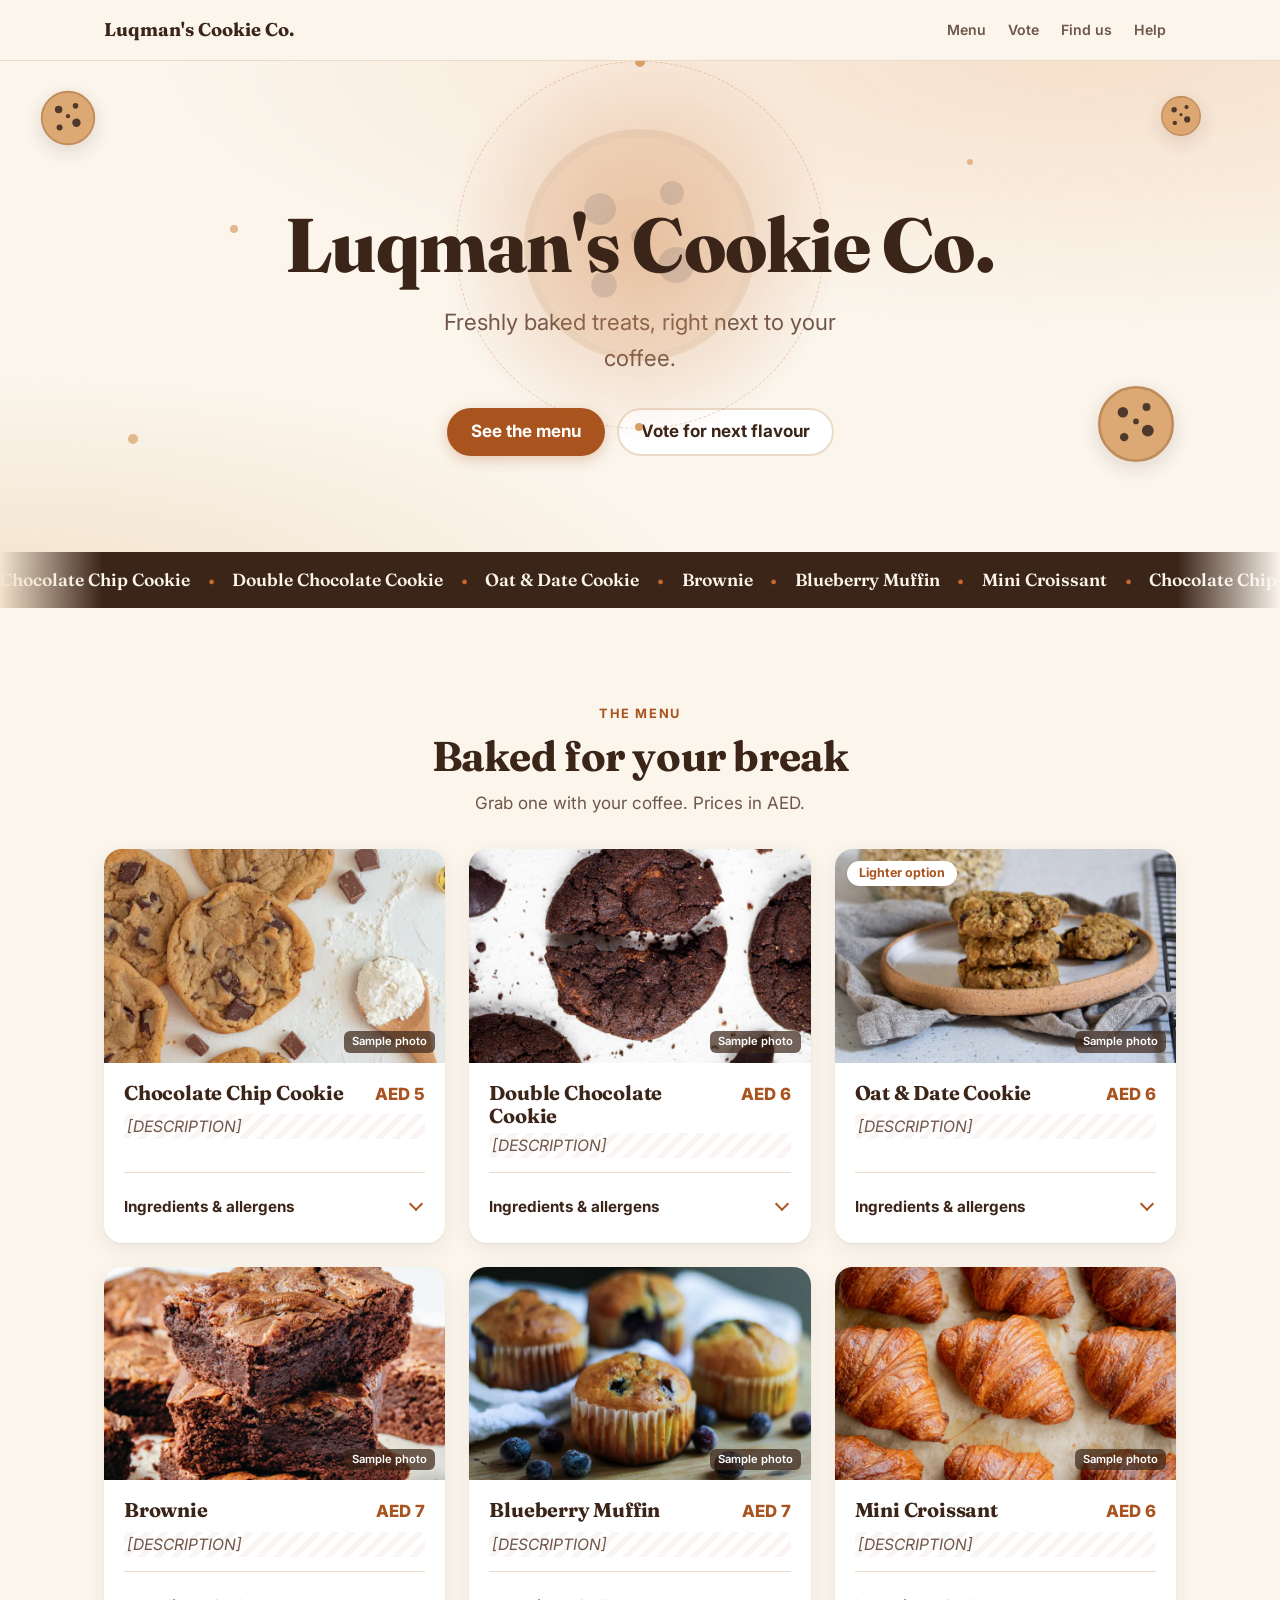
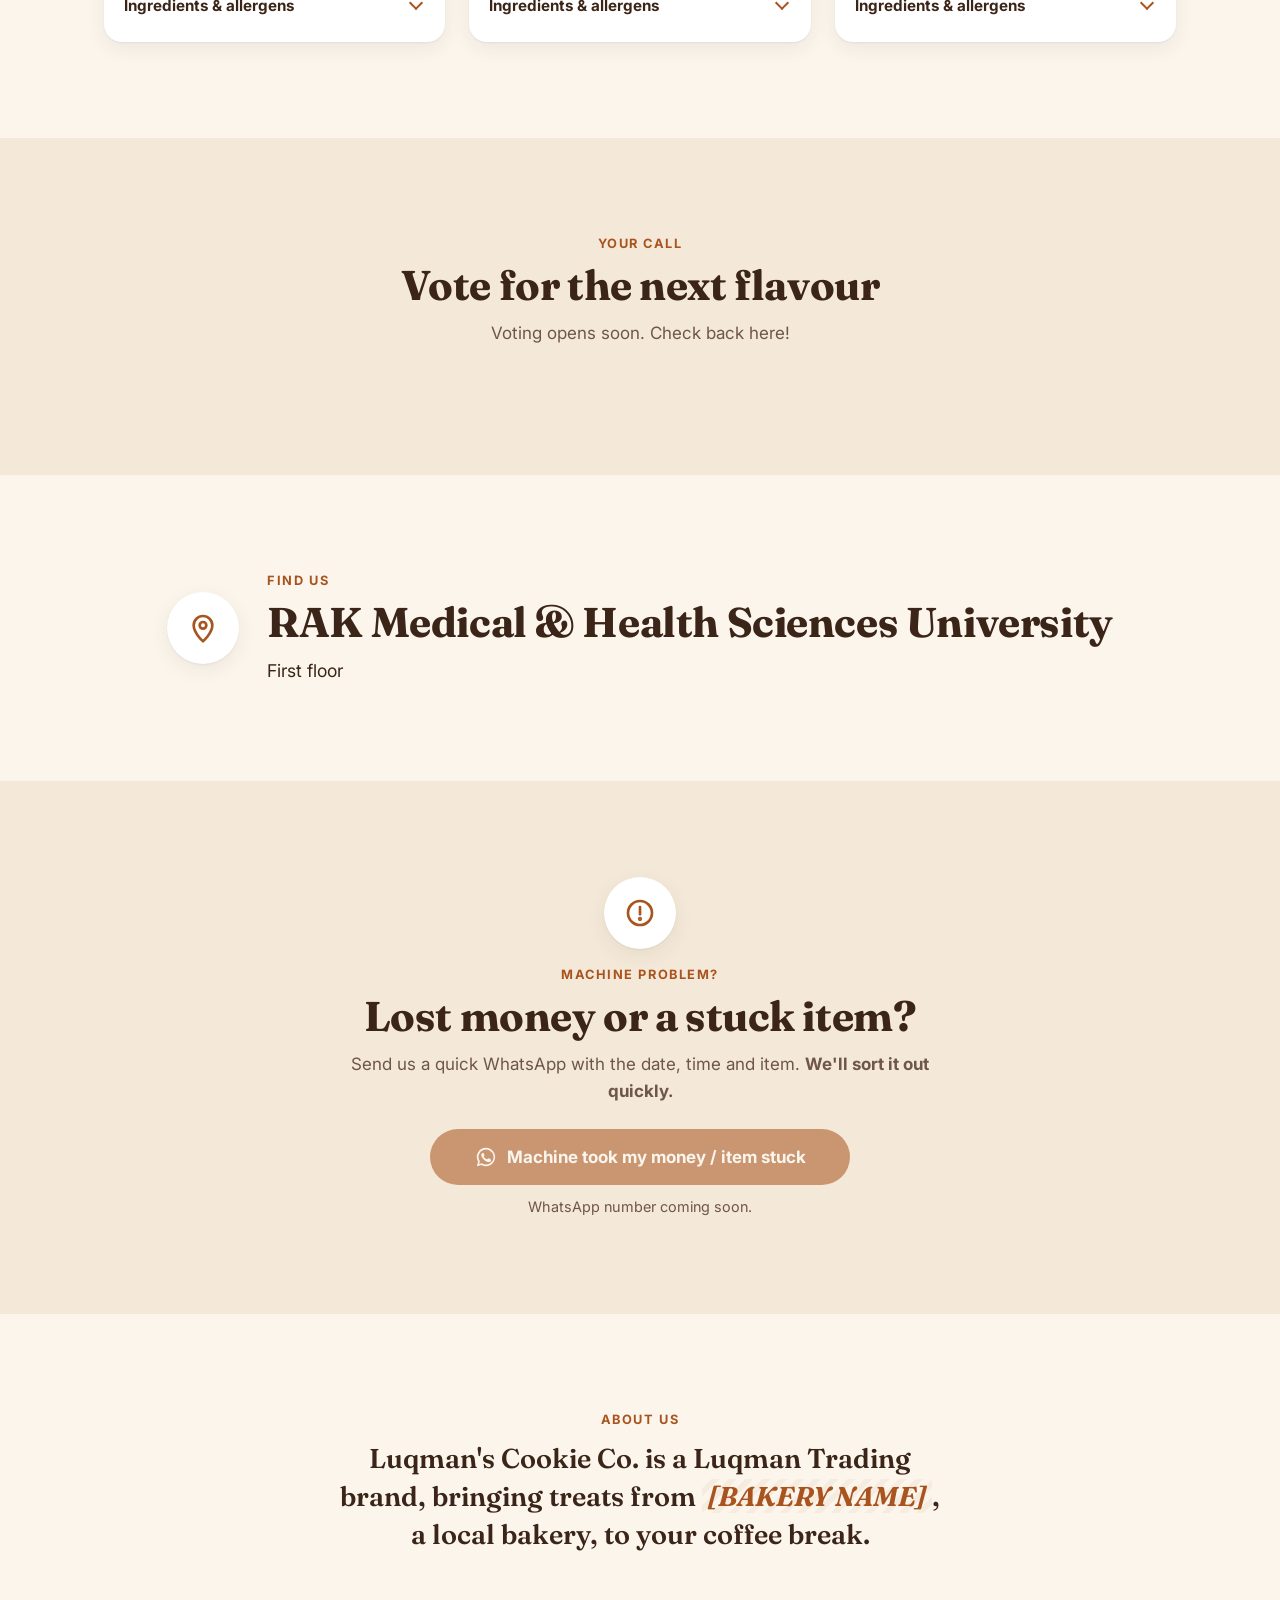
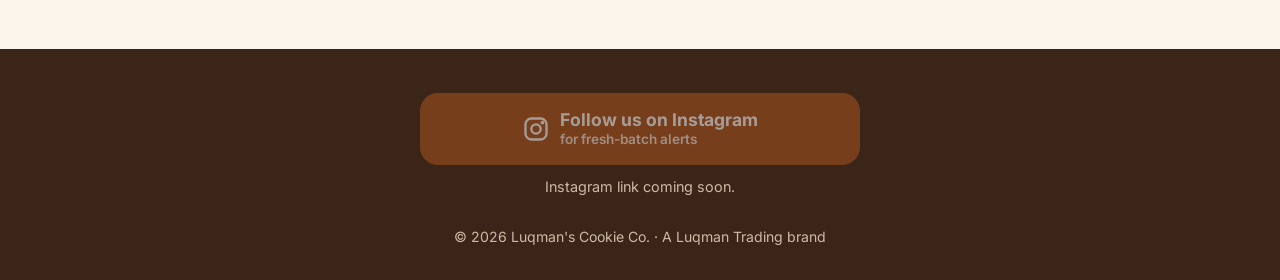
==== commit 909724f5: "Find us: show the university's full name and First floor Co-Authored-By: Claude Opus 5.5 <noreply@an" ====
--- a/index.html
+++ b/index.html
@@ -126,7 +126,7 @@
         </div>
         <div class="find-text">
           <p class="eyebrow">Find us</p>
-          <h2 data-text="location.place">Next to the coffee machine, RAKMHSU</h2>
+          <h2 data-text="location.place">RAK Medical &amp; Health Sciences University</h2>
           <p class="find-detail" data-text="location.detail"></p>
         </div>
         <figure class="find-photo" id="find-photo" hidden></figure>
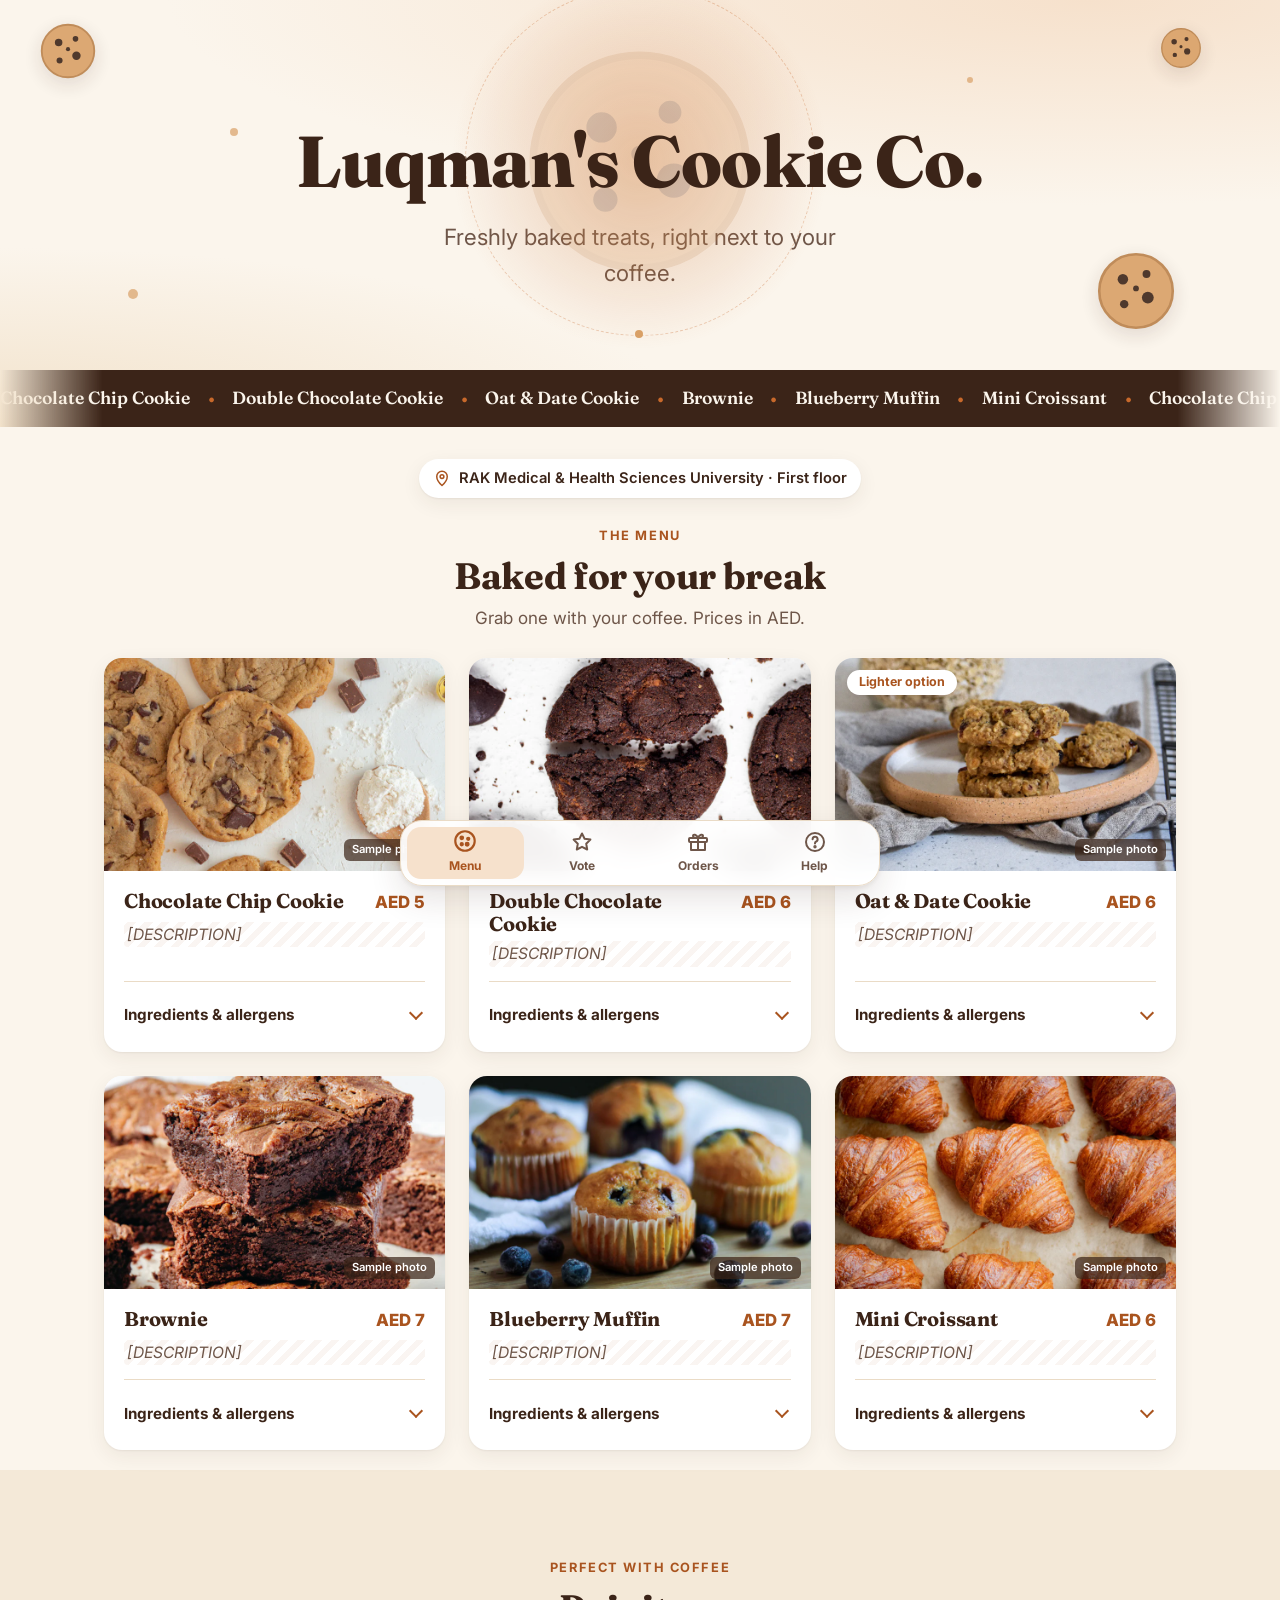
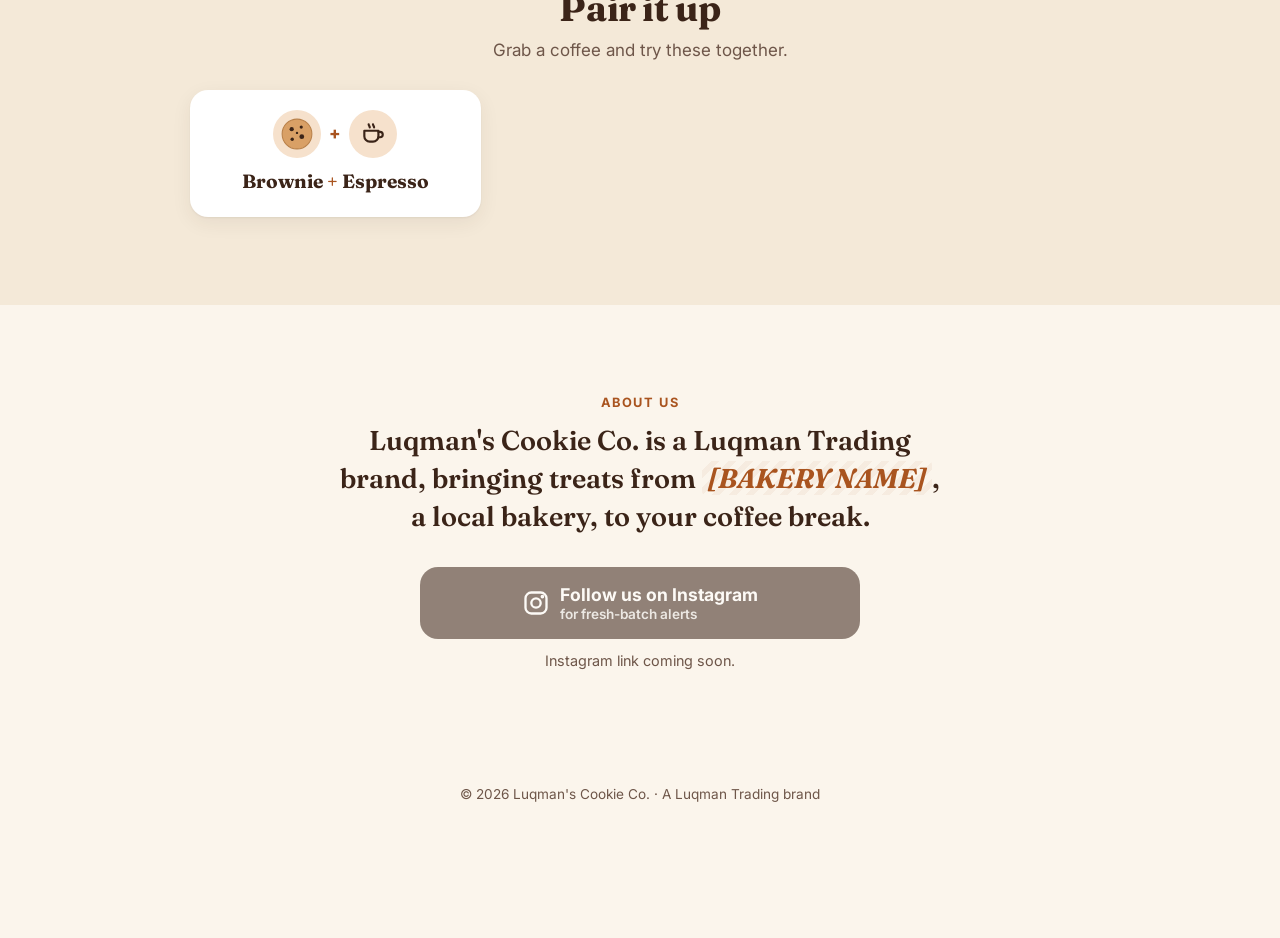
==== commit 960dd9c8: "Phase 2: app-style tabs with vote, rate, orders, help and forms - Four lightweight pages (index/vote" ====
--- a/index.html
+++ b/index.html
@@ -2,9 +2,9 @@
 <html lang="en">
 <head>
   <meta charset="utf-8">
-  <meta name="viewport" content="width=device-width, initial-scale=1">
-  <title>Luqman's Cookie Co. | Freshly baked treats</title>
-  <meta name="description" content="Luqman's Cookie Co.: freshly baked cookies, brownies, muffins and mini croissants from the vending machine next to the coffee machine.">
+  <meta name="viewport" content="width=device-width, initial-scale=1, viewport-fit=cover">
+  <title>Luqman's Cookie Co. | Menu</title>
+  <meta name="description" content="Luqman's Cookie Co.: freshly baked cookies, brownies, muffins and mini croissants from our vending machine at RAK Medical & Health Sciences University.">
   <meta name="theme-color" content="#FBF5EC">
 
   <meta property="og:title" content="Luqman's Cookie Co.">
@@ -19,13 +19,16 @@
   <link rel="preconnect" href="https://fonts.gstatic.com" crossorigin>
   <link rel="stylesheet" href="https://fonts.googleapis.com/css2?family=Fraunces:opsz,wght@9..144,600..800&family=Inter:wght@400;600;700&display=swap">
   <link rel="stylesheet" href="styles.css">
+  <!-- Preload the other tabs so switching feels instant -->
+  <link rel="prefetch" href="vote.html">
+  <link rel="prefetch" href="orders.html">
+  <link rel="prefetch" href="help.html">
 
-  <!-- Lets CSS hide .reveal elements only when JS is running, so content never gets stuck invisible -->
   <script>document.documentElement.classList.add('js');</script>
   <script src="config.js" defer></script>
   <script src="script.js" defer></script>
 </head>
-<body>
+<body data-page="menu">
   <!-- Reusable cookie drawing, referenced with <use href="#cookie"> -->
   <svg width="0" height="0" style="position:absolute" aria-hidden="true" focusable="false">
     <symbol id="cookie" viewBox="0 0 64 64">
@@ -39,24 +42,10 @@
     </symbol>
   </svg>
 
-  <a class="skip-link" href="#menu">Skip to menu</a>
+  <a class="skip-link" href="#main">Skip to content</a>
 
-  <header class="site-header">
-    <div class="container header-inner">
-      <a class="wordmark" href="#top">Luqman's Cookie Co.</a>
-      <nav class="mini-nav" aria-label="Sections">
-        <ul>
-          <li><a href="#menu">Menu</a></li>
-          <li><a href="#vote">Vote</a></li>
-          <li><a href="#find">Find us</a></li>
-          <li><a href="#help">Help</a></li>
-        </ul>
-      </nav>
-    </div>
-  </header>
-
-  <main id="top">
-    <!-- ============ HERO ============ -->
+  <main id="main">
+    <!-- ============ HERO (compact) ============ -->
     <section class="hero">
       <div class="hero-floaters" aria-hidden="true">
         <svg class="floater f1"><use href="#cookie"/></svg>
@@ -78,10 +67,6 @@
           <h1>Luqman's Cookie&nbsp;Co.</h1>
         </div>
         <p class="tagline" data-text="brand.tagline">Freshly baked treats, right next to your coffee.</p>
-        <div class="hero-actions">
-          <a class="btn btn-primary" href="#menu">See the menu</a>
-          <a class="btn btn-ghost" href="#vote">Vote for next flavour</a>
-        </div>
       </div>
 
       <!-- Marquee: filled from the menu in config.js. The second copy makes the loop seamless. -->
@@ -93,9 +78,38 @@
       </div>
     </section>
 
+    <!-- ============ EXAM MODE (shown only when examMode: true) ============ -->
+    <div class="container">
+      <aside class="exam-banner" id="exam-banner" hidden aria-labelledby="exam-title">
+        <div class="exam-text">
+          <p class="exam-title" id="exam-title">Finals Fuel</p>
+          <p class="exam-message" id="exam-message"></p>
+        </div>
+        <div class="countdown" id="countdown" aria-hidden="true">
+          <span><b data-unit="d">0</b>days</span>
+          <span><b data-unit="h">0</b>hrs</span>
+          <span><b data-unit="m">0</b>min</span>
+          <span><b data-unit="s">0</b>sec</span>
+        </div>
+        <p class="sr-only" id="exam-sr"></p>
+      </aside>
+    </div>
+
     <!-- ============ MENU ============ -->
-    <section id="menu" class="section">
+    <section id="menu" class="section section-tight">
       <div class="container">
+        <!-- Fresh batch date + location -->
+        <div class="info-chips reveal">
+          <p class="chip chip-fresh" id="fresh-batch" hidden>
+            <svg viewBox="0 0 24 24" fill="none" stroke="currentColor" stroke-width="2" stroke-linecap="round" stroke-linejoin="round" aria-hidden="true"><path d="M12 3c2 3 5 4.5 5 9a5 5 0 0 1-10 0c0-2 1-3.5 2-4.5 0 2 1 3 2 3-1-3 0-5.5 1-7.5z"/></svg>
+            <span id="fresh-batch-text"></span>
+          </p>
+          <p class="chip">
+            <svg viewBox="0 0 24 24" fill="none" stroke="currentColor" stroke-width="2" stroke-linecap="round" stroke-linejoin="round" aria-hidden="true"><path d="M12 22s7-6.2 7-12a7 7 0 1 0-14 0c0 5.8 7 12 7 12z"/><circle cx="12" cy="10" r="2.5"/></svg>
+            <span id="location-line">RAK Medical &amp; Health Sciences University · First floor</span>
+          </p>
+        </div>
+
         <div class="section-head reveal">
           <p class="eyebrow">The menu</p>
           <h2>Baked for your break</h2>
@@ -107,68 +121,54 @@
       </div>
     </section>
 
-    <!-- ============ VOTE (built in phase 2) ============ -->
-    <section id="vote" class="section section-alt">
-      <div class="container narrow">
+    <!-- ============ PERFECT WITH COFFEE ============ -->
+    <section id="pairings" class="section section-alt">
+      <div class="container">
         <div class="section-head reveal">
-          <p class="eyebrow">Your call</p>
-          <h2>Vote for the next flavour</h2>
-          <p class="section-sub">Voting opens soon. Check back here!</p>
+          <p class="eyebrow">Perfect with coffee</p>
+          <h2>Pair it up</h2>
+          <p class="section-sub">Grab a coffee and try these together.</p>
         </div>
+        <ul class="pairings" id="pairings-list"></ul>
       </div>
     </section>
 
-    <!-- ============ FIND US ============ -->
-    <section id="find" class="section">
-      <div class="container find reveal">
-        <div class="icon-badge" aria-hidden="true">
-          <svg viewBox="0 0 24 24" fill="none" stroke="currentColor" stroke-width="2" stroke-linecap="round" stroke-linejoin="round"><path d="M12 22s7-6.2 7-12a7 7 0 1 0-14 0c0 5.8 7 12 7 12z"/><circle cx="12" cy="10" r="2.5"/></svg>
-        </div>
-        <div class="find-text">
-          <p class="eyebrow">Find us</p>
-          <h2 data-text="location.place">RAK Medical &amp; Health Sciences University</h2>
-          <p class="find-detail" data-text="location.detail"></p>
-        </div>
-        <figure class="find-photo" id="find-photo" hidden></figure>
-      </div>
-    </section>
-
-    <!-- ============ MACHINE PROBLEM ============ -->
-    <section id="help" class="section section-alt">
-      <div class="container narrow help reveal">
-        <div class="icon-badge" aria-hidden="true">
-          <svg viewBox="0 0 24 24" fill="none" stroke="currentColor" stroke-width="2" stroke-linecap="round" stroke-linejoin="round"><circle cx="12" cy="12" r="9"/><path d="M12 7.5v5.5"/><circle cx="12" cy="16.5" r=".6" fill="currentColor"/></svg>
-        </div>
-        <p class="eyebrow">Machine problem?</p>
-        <h2>Lost money or a stuck item?</h2>
-        <p class="section-sub">Send us a quick WhatsApp with the date, time and item. <strong data-text="help.promise">We'll sort it out quickly.</strong></p>
-        <a class="btn btn-primary btn-whatsapp" id="help-btn" href="#help" target="_blank" rel="noopener">
-          <svg viewBox="0 0 24 24" aria-hidden="true"><path fill="currentColor" d="M12 2a10 10 0 0 0-8.6 15.1L2 22l5-1.3A10 10 0 1 0 12 2zm0 18.2a8.2 8.2 0 0 1-4.2-1.2l-.3-.2-3 .8.8-2.9-.2-.3A8.2 8.2 0 1 1 12 20.2zm4.5-6.1c-.2-.1-1.5-.7-1.7-.8s-.4-.1-.6.1-.6.8-.8 1-.3.2-.5.1a6.7 6.7 0 0 1-3.3-2.9c-.2-.4.2-.4.7-1.3.1-.2 0-.3 0-.4l-.8-1.8c-.2-.5-.4-.4-.6-.4h-.5a1 1 0 0 0-.7.3 3 3 0 0 0-.9 2.2 5.2 5.2 0 0 0 1.1 2.7 11.8 11.8 0 0 0 4.5 4c1.7.7 2.3.8 3.2.6a2.7 2.7 0 0 0 1.8-1.2 2.2 2.2 0 0 0 .1-1.2c0-.2-.2-.2-.5-.4z"/></svg>
-          Machine took my money / item stuck
-        </a>
-        <p class="pending-note" id="help-note" hidden>WhatsApp number coming soon.</p>
-      </div>
-    </section>
-
-    <!-- ============ ABOUT ============ -->
+    <!-- ============ ABOUT + INSTAGRAM ============ -->
     <section id="about" class="section about">
       <div class="container reveal">
         <p class="eyebrow">About us</p>
         <p class="about-line" id="about-text">Luqman's Cookie Co. is a Luqman Trading brand.</p>
+        <a class="btn btn-instagram" id="instagram-btn" href="#" target="_blank" rel="noopener">
+          <svg viewBox="0 0 24 24" fill="none" stroke="currentColor" stroke-width="2" stroke-linecap="round" aria-hidden="true"><rect x="3" y="3" width="18" height="18" rx="5"/><circle cx="12" cy="12" r="4"/><circle cx="17.5" cy="6.5" r="0.6" fill="currentColor"/></svg>
+          <span>Follow us on Instagram<small>for fresh-batch alerts</small></span>
+        </a>
+        <p class="pending-note" id="instagram-note" hidden>Instagram link coming soon.</p>
       </div>
     </section>
   </main>
 
-  <!-- ============ FOOTER ============ -->
   <footer class="site-footer">
-    <div class="container footer-inner">
-      <a class="btn btn-instagram" id="instagram-btn" href="#" target="_blank" rel="noopener">
-        <svg viewBox="0 0 24 24" fill="none" stroke="currentColor" stroke-width="2" stroke-linecap="round" aria-hidden="true"><rect x="3" y="3" width="18" height="18" rx="5"/><circle cx="12" cy="12" r="4"/><circle cx="17.5" cy="6.5" r="0.6" fill="currentColor"/></svg>
-        <span>Follow us on Instagram<small>for fresh-batch alerts</small></span>
-      </a>
-      <p class="pending-note on-dark" id="instagram-note" hidden>Instagram link coming soon.</p>
-      <p class="footer-legal">&copy; <span id="year">2026</span> Luqman's Cookie Co. · A Luqman Trading brand</p>
-    </div>
+    <p>&copy; <span class="year">2026</span> Luqman's Cookie Co. · A Luqman Trading brand</p>
   </footer>
+
+  <!-- ============ TAB BAR (same on every page; aria-current marks this page) ============ -->
+  <nav class="tabbar" aria-label="Main">
+    <a class="tab" href="index.html" aria-current="page">
+      <svg viewBox="0 0 24 24" fill="none" stroke="currentColor" stroke-width="2" stroke-linecap="round" stroke-linejoin="round" aria-hidden="true"><circle cx="12" cy="12" r="9"/><circle cx="9" cy="9" r="1.2" fill="currentColor"/><circle cx="15" cy="10" r="1" fill="currentColor"/><circle cx="14" cy="15" r="1.3" fill="currentColor"/><circle cx="9" cy="15" r="1" fill="currentColor"/></svg>
+      <span>Menu</span>
+    </a>
+    <a class="tab" href="vote.html">
+      <svg viewBox="0 0 24 24" fill="none" stroke="currentColor" stroke-width="2" stroke-linecap="round" stroke-linejoin="round" aria-hidden="true"><path d="M12 3.5l2.6 5.3 5.8.8-4.2 4.1 1 5.8-5.2-2.7-5.2 2.7 1-5.8-4.2-4.1 5.8-.8z"/></svg>
+      <span>Vote</span>
+    </a>
+    <a class="tab" href="orders.html">
+      <svg viewBox="0 0 24 24" fill="none" stroke="currentColor" stroke-width="2" stroke-linecap="round" stroke-linejoin="round" aria-hidden="true"><rect x="3" y="8" width="18" height="4" rx="1"/><path d="M5 12v8h14v-8M12 8v12"/><path d="M12 8C10.5 4 7 4 7 6s3 2 5 2c2 0 5 0 5-2s-3.5-2-5 2"/></svg>
+      <span>Orders</span>
+    </a>
+    <a class="tab" href="help.html">
+      <svg viewBox="0 0 24 24" fill="none" stroke="currentColor" stroke-width="2" stroke-linecap="round" stroke-linejoin="round" aria-hidden="true"><circle cx="12" cy="12" r="9"/><path d="M9.6 9.3a2.5 2.5 0 1 1 3.3 2.4c-.6.3-.9.8-.9 1.5v.3"/><circle cx="12" cy="16.8" r=".7" fill="currentColor"/></svg>
+      <span>Help</span>
+    </a>
+  </nav>
 </body>
 </html>
--- a/styles.css
+++ b/styles.css
@@ -1,5 +1,5 @@
 /* =========================================================
-   Luqman's Cookie Co. — styles
+   Luqman's Cookie Co. — styles (shared by all four tabs)
    Mobile-first (360–430px), then tablet (768px) and desktop (1000px+).
    Palette: Caramel & Cream. Fonts: Fraunces (headings) + Inter (body).
    ========================================================= */
@@ -20,6 +20,8 @@
   --warn-bg: #FFF4D6;
   --warn-line: #E9C46A;
   --warn-text: #6B4A00;
+  --ok: #2F6B3A;
+  --error: #A12E2E;
 
   --radius: 18px;
   --radius-sm: 12px;
@@ -29,16 +31,19 @@
   --font-display: "Fraunces", Georgia, "Times New Roman", serif;
   --font-body: "Inter", system-ui, -apple-system, "Segoe UI", Roboto, Arial, sans-serif;
 
-  --header-h: 60px;
+  --tabbar-h: 64px;
+  --safe-bottom: env(safe-area-inset-bottom, 0px);
   --ease: cubic-bezier(.2, .7, .2, 1);
 }
+
+/* Smooth cross-fade between tabs in browsers that support it */
+@view-transition { navigation: auto; }
 
 /* ---------- Base ---------- */
 *, *::before, *::after { box-sizing: border-box; }
 
 html {
   scroll-behavior: smooth;
-  scroll-padding-top: var(--header-h);
   -webkit-text-size-adjust: 100%;
 }
 
@@ -51,6 +56,8 @@
   line-height: 1.6;
   -webkit-font-smoothing: antialiased;
   overflow-x: hidden;
+  /* room for the fixed tab bar */
+  padding-bottom: calc(var(--tabbar-h) + var(--safe-bottom));
 }
 
 h1, h2, h3, h4 {
@@ -61,10 +68,11 @@
 }
 
 p { margin: 0; }
-ul { margin: 0; padding: 0; list-style: none; }
+ul, ol { margin: 0; padding: 0; list-style: none; }
 a { color: inherit; }
 svg { display: block; }
 img { max-width: 100%; }
+[hidden] { display: none !important; }
 
 :focus-visible {
   outline: 3px solid var(--accent);
@@ -84,6 +92,16 @@
 .sr-only {
   position: absolute; width: 1px; height: 1px; padding: 0; margin: -1px;
   overflow: hidden; clip: rect(0 0 0 0); white-space: nowrap; border: 0;
+}
+
+/* Hidden helpers: honeypot fields and the form-sending iframe */
+.hp {
+  position: absolute !important;
+  left: -9999px;
+  width: 1px;
+  height: 1px;
+  opacity: 0;
+  border: 0;
 }
 
 .skip-link {
@@ -114,76 +132,102 @@
 .muted { color: var(--muted); }
 
 .noscript-note {
+  margin-top: 12px;
   text-align: center;
-  padding: 24px;
+  padding: 16px;
   background: var(--surface);
-  border-radius: var(--radius);
-}
-
-/* ---------- Header + sticky mini-nav ---------- */
-.site-header {
-  position: sticky;
-  top: 0;
-  z-index: 50;
-  background: rgba(251, 245, 236, .9);
-  -webkit-backdrop-filter: saturate(1.4) blur(10px);
-  backdrop-filter: saturate(1.4) blur(10px);
-  border-bottom: 1px solid var(--line);
-}
-
-.header-inner {
-  height: var(--header-h);
-  display: flex;
-  align-items: center;
-  gap: 12px;
-}
-
-.wordmark {
-  flex-shrink: 0;
+  border-radius: var(--radius-sm);
+}
+.noscript-note a { color: var(--accent-deep); font-weight: 700; }
+
+/* ---------- Bottom tab bar ---------- */
+.tabbar {
+  position: fixed;
+  left: 0;
+  right: 0;
+  bottom: 0;
+  z-index: 60;
+  display: grid;
+  grid-template-columns: repeat(4, 1fr);
+  padding: 6px 8px calc(6px + var(--safe-bottom));
+  background: rgba(255, 255, 255, .94);
+  -webkit-backdrop-filter: saturate(1.4) blur(12px);
+  backdrop-filter: saturate(1.4) blur(12px);
+  border-top: 1px solid var(--line);
+  box-shadow: 0 -4px 20px rgba(59, 36, 24, .06);
+}
+
+.tab {
+  position: relative;
+  display: flex;
+  flex-direction: column;
+  align-items: center;
+  justify-content: center;
+  gap: 2px;
+  min-height: 52px;
+  border-radius: 14px;
+  color: var(--muted);
+  font-size: .75rem;
+  font-weight: 700;
+  text-decoration: none;
+  -webkit-tap-highlight-color: transparent;
+  transition: color .2s, background-color .2s, transform .15s var(--ease);
+}
+.tab svg { width: 24px; height: 24px; transition: transform .25s var(--ease); }
+.tab:active { transform: scale(.94); }
+
+.tab[aria-current="page"] {
+  color: var(--accent-deep);
+  background: var(--accent-soft);
+}
+.tab[aria-current="page"] svg { transform: translateY(-1px) scale(1.08); }
+
+@media (hover: hover) {
+  .tab:not([aria-current="page"]):hover { color: var(--text); background: #F8EFE3; }
+}
+
+/* Wider screens: the bar becomes a floating pill */
+@media (min-width: 768px) {
+  .tabbar {
+    left: 50%;
+    right: auto;
+    bottom: calc(14px + var(--safe-bottom));
+    width: 480px;
+    transform: translateX(-50%);
+    padding: 6px;
+    border: 1px solid var(--line);
+    border-radius: 22px;
+    box-shadow: var(--shadow-lift);
+  }
+  body { padding-bottom: calc(var(--tabbar-h) + 40px); }
+}
+
+/* ---------- Page header (Vote / Orders / Help) ---------- */
+.page-top {
+  padding: 22px 0 8px;
+  background:
+    radial-gradient(120% 90% at 90% 0%, var(--accent-soft) 0%, transparent 65%),
+    var(--bg);
+}
+.page-top .wordmark {
+  display: inline-flex;
+  align-items: center;
+  min-height: 44px;
   font-family: var(--font-display);
   font-weight: 700;
-  font-size: 1.02rem;
+  font-size: 1rem;
   text-decoration: none;
-  white-space: nowrap;
-}
-
-/* On phones the nav scrolls sideways inside the bar; the page itself never does */
-.mini-nav {
-  flex: 1;
-  min-width: 0;
-  overflow-x: auto;
-  scrollbar-width: none;
-  -webkit-mask-image: linear-gradient(90deg, #000 85%, transparent);
-  mask-image: linear-gradient(90deg, #000 85%, transparent);
-}
-.mini-nav::-webkit-scrollbar { display: none; }
-.mini-nav ul {
-  display: flex;
-  gap: 2px;
-  width: max-content;
-  padding-right: 24px;
-}
-.mini-nav a {
-  display: inline-flex;
-  align-items: center;
-  min-height: 44px;
-  padding: 0 10px;
-  font-size: .88rem;
-  font-weight: 600;
-  white-space: nowrap;
-  text-decoration: none;
-  color: var(--muted);
-  border-radius: 999px;
-  transition: color .2s, background-color .2s;
-}
-.mini-nav a:active { background: var(--accent-soft); }
-.mini-nav a.is-active { color: var(--accent-deep); background: var(--accent-soft); }
-
+  color: var(--accent-deep);
+}
+.page-top h1 {
+  margin-top: 6px;
+  font-size: clamp(2.1rem, 9vw, 3rem);
+  font-weight: 800;
+}
+.page-top .section-sub { margin-top: .4rem; }
 @media (min-width: 768px) {
-  .header-inner { justify-content: space-between; }
-  .wordmark { font-size: 1.15rem; }
-  .mini-nav { flex: 0 1 auto; -webkit-mask-image: none; mask-image: none; }
-  .mini-nav ul { padding-right: 0; }
+  .page-top { padding-top: 36px; }
+  .page-top .container { max-width: 680px; }
 }
 
 /* ---------- Buttons ---------- */
@@ -219,6 +263,10 @@
   border-color: var(--line);
 }
 .btn-block { width: 100%; }
+.btn-whatsapp { min-height: 56px; margin-top: 1.25rem; }
+
+.btn[disabled] { opacity: .55; cursor: not-allowed; box-shadow: none; transform: none; }
+.btn.is-loading { cursor: progress; }
 
 /* Link whose URL isn't in config.js yet */
 .btn.is-pending {
@@ -232,20 +280,19 @@
   margin-top: 10px;
   font-size: .9rem;
   color: var(--muted);
-}
-.pending-note.on-dark { color: #CDBBA6; }
+  text-align: center;
+}
 
 @media (hover: hover) {
-  .mini-nav a:hover { color: var(--text); background: var(--accent-soft); }
-  .btn-primary:not(.is-pending):hover { background: var(--accent-hover); transform: translateY(-2px); box-shadow: 0 8px 22px rgba(169, 84, 31, .32); }
-  .btn-ghost:hover { border-color: var(--accent); color: var(--accent-deep); transform: translateY(-2px); }
-}
-
-/* ---------- Hero ---------- */
+  .btn-primary:not(.is-pending):not([disabled]):hover { background: var(--accent-hover); transform: translateY(-2px); box-shadow: 0 8px 22px rgba(169, 84, 31, .32); }
+  .btn-ghost:not([disabled]):hover { border-color: var(--accent); color: var(--accent-deep); transform: translateY(-2px); }
+}
+
+/* ---------- Hero (compact, Menu tab) ---------- */
 .hero {
   position: relative;
   overflow: hidden;
-  padding-top: clamp(84px, 14vw, 140px);
+  padding-top: clamp(84px, 13vw, 120px);
   background:
     radial-gradient(120% 80% at 85% 0%, var(--accent-soft) 0%, transparent 60%),
     radial-gradient(90% 70% at 0% 100%, #F2E2CB 0%, transparent 60%),
@@ -256,11 +303,11 @@
   position: relative;
   z-index: 1;
   text-align: center;
-  padding-bottom: clamp(48px, 10vw, 96px);
+  padding-bottom: clamp(44px, 8vw, 80px);
 }
 
 .hero h1 {
-  font-size: clamp(2.5rem, 11vw, 4.75rem);
+  font-size: clamp(2.5rem, 11vw, 4.5rem);
   font-weight: 800;
 }
 
@@ -277,7 +324,7 @@
   z-index: -1;
   top: 50%;
   left: 50%;
-  width: clamp(220px, 62vw, 400px);
+  width: clamp(220px, 62vw, 380px);
   aspect-ratio: 1;
   transform: translate(-50%, -50%);
   pointer-events: none;
@@ -330,19 +377,6 @@
   margin: 1rem auto 0;
   font-size: clamp(1.15rem, 4.4vw, 1.4rem);
   color: var(--muted);
-}
-
-.hero-actions {
-  display: flex;
-  flex-direction: column;
-  align-items: center;
-  gap: 12px;
-  margin-top: 2rem;
-}
-.hero-actions .btn { width: min(100%, 300px); }
-@media (min-width: 560px) {
-  .hero-actions { flex-direction: row; justify-content: center; }
-  .hero-actions .btn { width: auto; }
 }
 
 /* Floating cookies & crumbs — transform/opacity only for smooth GPU animation */
@@ -357,9 +391,9 @@
   animation: float 9s ease-in-out infinite;
   will-change: transform;
 }
-.f1 { top: 10%; left: -14px; width: 72px; height: 72px; animation-duration: 10s; }
-.f2 { top: 6%;  right: 6%;  width: 44px; height: 44px; animation-delay: -3s; animation-duration: 8s; }
-.f3 { top: 44%; right: -30px; width: 72px; height: 72px; animation-delay: -6s; animation-duration: 12s; }
+.f1 { top: 8%; left: -14px; width: 68px; height: 68px; animation-duration: 10s; }
+.f2 { top: 6%; right: 6%;  width: 44px; height: 44px; animation-delay: -3s; animation-duration: 8s; }
+.f3 { top: 46%; left: -34px; width: 64px; height: 64px; animation-delay: -6s; animation-duration: 12s; }
 
 .crumb {
   position: absolute;
@@ -385,7 +419,7 @@
 
 @media (min-width: 768px) {
   .f1 { left: 3%; top: 5%; width: 60px; height: 60px; }
-  .f3 { top: auto; right: 8%; bottom: 26%; width: 84px; height: 84px; }
+  .f3 { top: auto; left: auto; right: 8%; bottom: 22%; width: 84px; height: 84px; }
 }
 
 /* ---------- Marquee ---------- */
@@ -431,28 +465,105 @@
   to   { transform: translateX(-50%); }
 }
 
-/* ---------- Sections ---------- */
-.section {
-  padding: clamp(56px, 10vw, 96px) 0;
-}
+/* ---------- Sections & panels ---------- */
+.section { padding: clamp(48px, 9vw, 88px) 0; }
+.section-tight { padding: 20px 0; }
+.section-tight + .section-tight { padding-top: 4px; }
 .section-alt { background: var(--bg-alt); }
 
-.section-head { text-align: center; margin-bottom: 2rem; }
-.section h2 { font-size: clamp(1.8rem, 7vw, 2.6rem); }
-.section-sub { color: var(--muted); margin-top: .6rem; }
-
-.icon-badge {
-  flex-shrink: 0;
+.section-head { text-align: center; margin-bottom: 1.6rem; }
+.section h2, .panel h2 { font-size: clamp(1.6rem, 6.5vw, 2.3rem); }
+.section-sub { color: var(--muted); margin-top: .5rem; }
+
+.panel {
+  background: var(--surface);
+  border-radius: var(--radius);
+  box-shadow: var(--shadow);
+  padding: 24px 20px;
+}
+.panel + .panel { margin-top: 18px; }
+.panel h2 { font-size: clamp(1.45rem, 6vw, 2rem); }
+@media (min-width: 768px) { .panel { padding: 32px; } }
+
+.panel-highlight {
+  background: linear-gradient(160deg, #FFFFFF 0%, #FDF1E4 100%);
+  border: 1.5px solid var(--accent-soft);
+}
+
+/* ---------- Exam mode banner ---------- */
+.exam-banner {
+  position: relative;
+  z-index: 2;
+  margin: 20px 0 0;
+  padding: 18px 20px;
+  border-radius: var(--radius);
+  background: linear-gradient(135deg, #3B2418 0%, #5A3524 100%);
+  color: #FBF5EC;
+  box-shadow: var(--shadow-lift);
+  display: flex;
+  flex-direction: column;
+  gap: 12px;
+  text-align: center;
+}
+.exam-title {
+  font-family: var(--font-display);
+  font-weight: 800;
+  font-size: 1.5rem;
+  color: #F2B57F;
+}
+.exam-message { font-weight: 600; }
+.countdown {
   display: grid;
-  place-items: center;
-  width: 72px;
-  height: 72px;
-  border-radius: 50%;
+  grid-template-columns: repeat(4, 1fr);
+  gap: 8px;
+}
+.countdown span {
+  display: flex;
+  flex-direction: column;
+  align-items: center;
+  padding: 8px 4px;
+  border-radius: var(--radius-sm);
+  background: rgba(255, 255, 255, .08);
+  font-size: .72rem;
+  font-weight: 600;
+  text-transform: uppercase;
+  letter-spacing: .06em;
+  color: #E3D3C0;
+}
+.countdown b {
+  font-family: var(--font-display);
+  font-size: 1.6rem;
+  line-height: 1.1;
+  color: #fff;
+  font-variant-numeric: tabular-nums;
+}
+@media (min-width: 768px) {
+  .exam-banner { flex-direction: row; align-items: center; justify-content: space-between; text-align: left; padding: 20px 28px; }
+  .countdown { min-width: 320px; }
+}
+
+/* ---------- Fresh batch + location chips ---------- */
+.info-chips {
+  display: flex;
+  flex-wrap: wrap;
+  justify-content: center;
+  gap: 8px;
+  margin: 12px 0 28px;
+}
+.chip {
+  display: inline-flex;
+  align-items: center;
+  gap: 8px;
+  padding: 8px 14px;
+  border-radius: 999px;
   background: var(--surface);
-  color: var(--accent-deep);
   box-shadow: var(--shadow);
-}
-.icon-badge svg { width: 32px; height: 32px; }
+  font-size: .92rem;
+  font-weight: 600;
+}
+.chip svg { width: 18px; height: 18px; flex-shrink: 0; color: var(--accent-deep); }
+.chip-fresh { background: var(--accent-deep); color: #fff; }
+.chip-fresh svg { color: #fff; }
 
 /* ---------- Menu ---------- */
 .menu-grid {
@@ -570,16 +681,18 @@
   white-space: nowrap;
 }
 
-/* Ingredients & allergens panel */
+/* Expandable panels: allergens + FAQ share the same summary style */
 .allergen-panel {
   margin-top: auto; /* keeps panels lined up at the bottom of each card */
   padding-top: 12px;
   border-top: 1px solid var(--line);
 }
-.allergen-panel summary {
+.allergen-panel summary,
+.faq-item summary {
   display: flex;
   align-items: center;
   justify-content: space-between;
+  gap: 12px;
   min-height: 44px;
   font-weight: 700;
   font-size: .95rem;
@@ -588,9 +701,12 @@
   border-radius: 8px;
   -webkit-tap-highlight-color: transparent;
 }
-.allergen-panel summary::-webkit-details-marker { display: none; }
-.allergen-panel summary::after {
+.allergen-panel summary::-webkit-details-marker,
+.faq-item summary::-webkit-details-marker { display: none; }
+.allergen-panel summary::after,
+.faq-item summary::after {
   content: "";
+  flex-shrink: 0;
   width: 10px;
   height: 10px;
   margin-right: 4px;
@@ -599,13 +715,15 @@
   transform: translateY(-3px) rotate(45deg);
   transition: transform .25s var(--ease);
 }
-.allergen-panel[open] summary::after { transform: translateY(2px) rotate(-135deg); }
+.allergen-panel[open] summary::after,
+.faq-item[open] summary::after { transform: translateY(2px) rotate(-135deg); }
 
 .panel-body {
   padding: 4px 0 8px;
   font-size: .95rem;
 }
-.allergen-panel[open] .panel-body { animation: panel-in .3s var(--ease); }
+.allergen-panel[open] .panel-body,
+.faq-item[open] .faq-answer { animation: panel-in .3s var(--ease); }
 .panel-body h4 {
   font-family: var(--font-body);
   font-size: .8rem;
@@ -636,33 +754,45 @@
   to   { opacity: 1; transform: none; }
 }
 
-/* ---------- Find us ---------- */
-.find {
+/* ---------- Perfect with coffee ---------- */
+.pairings {
+  display: grid;
+  grid-template-columns: 1fr;
+  gap: 14px;
+  max-width: 900px;
+  margin: 0 auto;
+}
+@media (min-width: 768px) { .pairings { grid-template-columns: repeat(3, 1fr); } }
+
+.pair {
   display: flex;
   flex-direction: column;
   align-items: center;
   text-align: center;
-  gap: 20px;
-}
-@media (min-width: 768px) {
-  .find { flex-direction: row; text-align: left; justify-content: center; gap: 28px; }
-}
-.find-detail { margin-top: .6rem; font-size: 1.1rem; }
-.find-photo { margin: 0; max-width: 360px; }
-.find-photo img {
-  display: block;
-  width: 100%;
-  height: auto;
+  gap: 8px;
+  padding: 20px 16px;
+  background: var(--surface);
   border-radius: var(--radius);
   box-shadow: var(--shadow);
 }
-
-/* ---------- Machine problem ---------- */
-.help { text-align: center; }
-.help .icon-badge { margin: 0 auto 16px; }
-.help .btn-whatsapp { margin-top: 1.5rem; width: min(100%, 420px); min-height: 56px; }
-
-/* ---------- About ---------- */
+.pair-icons { display: flex; align-items: center; gap: 8px; }
+.pair-icon {
+  display: grid;
+  place-items: center;
+  width: 48px;
+  height: 48px;
+  border-radius: 50%;
+  background: var(--accent-soft);
+}
+.pair-icon svg { width: 34px; height: 34px; }
+.pair-cup { color: var(--text); }
+.pair-cup svg { width: 26px; height: 26px; }
+.pair-plus { font-weight: 800; color: var(--accent-deep); }
+.pair-name { font-family: var(--font-display); font-weight: 700; font-size: 1.2rem; }
+.pair-amp { color: var(--accent-deep); }
+.pair-note { font-size: .92rem; }
+
+/* ---------- About + Instagram (Menu tab) ---------- */
 .about { text-align: center; }
 .about-line {
   max-width: 34ch;
@@ -674,41 +804,250 @@
 }
 .about-line strong { color: var(--accent-deep); }
 
-/* ---------- Footer ---------- */
-.site-footer {
-  background: var(--text);
-  color: #E9DCCB;
-  padding: 44px 0 32px;
-}
-.footer-inner {
-  display: flex;
-  flex-direction: column;
-  align-items: center;
-  text-align: center;
-}
-
 .btn-instagram {
   width: min(100%, 440px);
   min-height: 72px;
+  margin-top: 2rem;
   padding: 12px 24px;
   border-radius: var(--radius);
-  background: var(--accent-deep);
+  background: var(--text);
   color: #fff;
   font-size: 1.1rem;
   line-height: 1.25;
-  box-shadow: 0 6px 20px rgba(0, 0, 0, .25);
+  box-shadow: var(--shadow-lift);
 }
 .btn-instagram svg { width: 28px; height: 28px; }
 .btn-instagram span { display: flex; flex-direction: column; align-items: flex-start; text-align: left; }
 .btn-instagram small { font-weight: 600; font-size: .85rem; opacity: .85; }
 @media (hover: hover) {
-  .btn-instagram:not(.is-pending):hover { background: var(--accent-hover); transform: translateY(-2px); }
-}
-
-.footer-legal {
-  margin-top: 28px;
-  font-size: .88rem;
-  color: #CDBBA6;
+  .btn-instagram:not(.is-pending):hover { background: #2A1910; transform: translateY(-2px); }
+}
+
+/* ---------- Forms ---------- */
+.lcc-form { margin-top: 18px; }
+
+.field { margin: 0 0 16px; padding: 0; border: 0; min-width: 0; }
+.field label {
+  display: block;
+  font-weight: 700;
+  font-size: .95rem;
+  margin-bottom: 6px;
+}
+.optional { color: var(--muted); font-weight: 400; }
+
+.field input,
+.field select,
+.field textarea {
+  width: 100%;
+  min-height: 48px;
+  font: inherit;
+  font-size: 1rem; /* ≥16px stops iOS zooming on focus */
+  color: var(--text);
+  background: var(--bg);
+  border: 1.5px solid var(--line);
+  border-radius: var(--radius-sm);
+  padding: 11px 14px;
+  transition: border-color .2s, box-shadow .2s, background-color .2s;
+}
+.field textarea { resize: vertical; min-height: 100px; }
+.field input:focus,
+.field select:focus,
+.field textarea:focus {
+  outline: none;
+  border-color: var(--accent);
+  background: var(--surface);
+  box-shadow: 0 0 0 4px var(--accent-soft);
+}
+
+.form-status {
+  min-height: 1.5em;
+  margin-top: 10px;
+  text-align: center;
+  font-weight: 600;
+}
+.form-status:empty { min-height: 0; margin: 0; }
+.form-status.is-success { color: var(--ok); }
+.form-status.is-error   { color: var(--error); }
+
+.privacy-note {
+  margin-top: 10px;
+  font-size: .82rem;
+  color: var(--muted);
+  text-align: center;
+}
+
+/* ---------- Vote ---------- */
+.vote-ends { margin-top: .5rem; }
+.vote-options { margin: 0 0 16px; padding: 0; border: 0; min-width: 0; }
+#vote-options { display: grid; gap: 10px; }
+.vote-option input { position: absolute; opacity: 0; pointer-events: none; }
+.vote-option label {
+  display: flex;
+  align-items: center;
+  gap: 14px;
+  min-height: 56px;
+  padding: 12px 16px;
+  border: 1.5px solid var(--line);
+  border-radius: var(--radius-sm);
+  background: var(--bg);
+  font-weight: 600;
+  cursor: pointer;
+  -webkit-tap-highlight-color: transparent;
+  transition: border-color .2s, background-color .2s, transform .15s var(--ease);
+}
+.vote-option label:active { transform: scale(.98); }
+.vote-radio {
+  flex-shrink: 0;
+  width: 22px;
+  height: 22px;
+  border-radius: 50%;
+  border: 2px solid var(--muted);
+  transition: border-color .2s, box-shadow .2s;
+}
+.vote-option input:checked + label {
+  border-color: var(--accent-deep);
+  background: var(--accent-soft);
+}
+.vote-option input:checked + label .vote-radio {
+  border-color: var(--accent-deep);
+  box-shadow: inset 0 0 0 5px var(--surface), inset 0 0 0 11px var(--accent-deep);
+}
+.vote-option input:focus-visible + label { outline: 3px solid var(--accent); outline-offset: 2px; }
+.vote-option input:disabled + label { cursor: default; opacity: .7; }
+@media (hover: hover) {
+  .vote-option input:not(:disabled) + label:hover { border-color: var(--accent); }
+}
+
+.winner {
+  display: flex;
+  align-items: center;
+  gap: 14px;
+  margin-top: 20px;
+  padding: 16px;
+  border-radius: var(--radius-sm);
+  background: var(--accent-soft);
+}
+.winner-icon { width: 36px; height: 36px; flex-shrink: 0; color: var(--accent-deep); }
+.winner-label { font-size: .78rem; font-weight: 700; letter-spacing: .08em; text-transform: uppercase; color: var(--accent-deep); }
+.winner-name { font-family: var(--font-display); font-weight: 700; font-size: 1.3rem; }
+
+/* ---------- Rate (one tap) ---------- */
+.rate-buttons {
+  display: grid;
+  grid-template-columns: repeat(4, 1fr);
+  gap: 8px;
+  margin-top: 18px;
+}
+.rate-btn {
+  display: flex;
+  flex-direction: column;
+  align-items: center;
+  justify-content: center;
+  gap: 4px;
+  min-height: 84px;
+  padding: 8px 4px;
+  border: 1.5px solid var(--line);
+  border-radius: var(--radius-sm);
+  background: var(--bg);
+  color: var(--text);
+  font: inherit;
+  font-size: .78rem;
+  font-weight: 700;
+  line-height: 1.2;
+  cursor: pointer;
+  -webkit-tap-highlight-color: transparent;
+  transition: transform .15s var(--ease), border-color .2s, background-color .2s, opacity .2s;
+}
+.rate-btn .emoji { font-size: 2rem; line-height: 1; transition: transform .25s var(--ease); }
+.rate-btn:active { transform: scale(.92); }
+.rate-btn.is-selected { border-color: var(--accent-deep); background: var(--accent-soft); }
+.rate-btn.is-selected .emoji { transform: scale(1.15); }
+.rate-btn:disabled:not(.is-selected) { opacity: .4; }
+.rate-btn:disabled { cursor: default; }
+@media (hover: hover) {
+  .rate-btn:not(:disabled):hover { border-color: var(--accent); }
+  .rate-btn:not(:disabled):hover .emoji { transform: scale(1.15) rotate(-6deg); }
+}
+
+.rate-thanks {
+  position: relative;
+  display: flex;
+  flex-direction: column;
+  align-items: center;
+  margin-top: 18px;
+  padding: 16px;
+  text-align: center;
+}
+.rate-thanks-emoji { font-size: 3rem; line-height: 1; }
+.rate-thanks-text { margin-top: 8px; font-weight: 700; font-size: 1.1rem; }
+.rate-thanks.is-celebrating .rate-thanks-emoji { animation: pop .6s var(--ease); }
+.rate-thanks.is-celebrating .rate-thanks-text  { animation: panel-in .5s var(--ease) .15s both; }
+
+.burst {
+  position: absolute;
+  top: 40px;
+  left: 50%;
+  width: 9px;
+  height: 9px;
+  margin-left: -4.5px;
+  border-radius: 50%;
+  pointer-events: none;
+  animation: burst .8s var(--ease) forwards;
+}
+
+@keyframes pop {
+  0%   { transform: scale(.3); opacity: 0; }
+  60%  { transform: scale(1.25); opacity: 1; }
+  100% { transform: scale(1); }
+}
+@keyframes burst {
+  from { transform: translate(0, 0) scale(1); opacity: 1; }
+  to   { transform: translate(var(--x), var(--y)) scale(.4); opacity: 0; }
+}
+
+.rate-comment { margin-top: 8px; }
+
+/* ---------- Hall of Fame ---------- */
+.hall { display: grid; gap: 10px; }
+.hall-item {
+  display: flex;
+  align-items: center;
+  gap: 14px;
+  padding: 14px 16px;
+  border-radius: var(--radius-sm);
+  background: var(--surface);
+  box-shadow: var(--shadow);
+}
+.hall-medal { font-size: 1.6rem; }
+.hall-name { font-family: var(--font-display); font-weight: 700; font-size: 1.15rem; }
+.hall-empty {
+  text-align: center;
+  padding: 18px;
+  border: 1.5px dashed var(--line);
+  border-radius: var(--radius-sm);
+}
+
+/* ---------- Help ---------- */
+.help-top { text-align: center; }
+.help-top h2 { font-size: clamp(1.4rem, 6vw, 1.9rem); }
+
+.faq {
+  background: var(--surface);
+  border-radius: var(--radius);
+  box-shadow: var(--shadow);
+  padding: 4px 20px;
+}
+.faq-item + .faq-item { border-top: 1px solid var(--line); }
+.faq-item summary { min-height: 56px; font-size: 1rem; }
+.faq-answer { padding: 0 0 16px; color: var(--text); }
+.faq-answer a { color: var(--accent-deep); font-weight: 700; }
+
+/* ---------- Footer ---------- */
+.site-footer {
+  padding: 24px 16px 28px;
+  text-align: center;
+  font-size: .85rem;
+  color: var(--muted);
 }
 
 /* ---------- Scroll reveal (only when JS is running) ---------- */
@@ -729,6 +1068,7 @@
 
 /* ---------- Reduced motion ---------- */
 @media (prefers-reduced-motion: reduce) {
+  @view-transition { navigation: none; }
   html { scroll-behavior: auto; }
   *, *::before, *::after {
     animation: none !important;
@@ -736,6 +1076,7 @@
     transition-delay: 0ms !important;
   }
   .js .reveal { opacity: 1; transform: none; }
+  .burst { display: none; }
   /* Marquee becomes a static, wrapped list */
   .marquee { -webkit-mask-image: none; mask-image: none; }
   .marquee-track { width: auto; justify-content: center; padding: 0 16px; }
